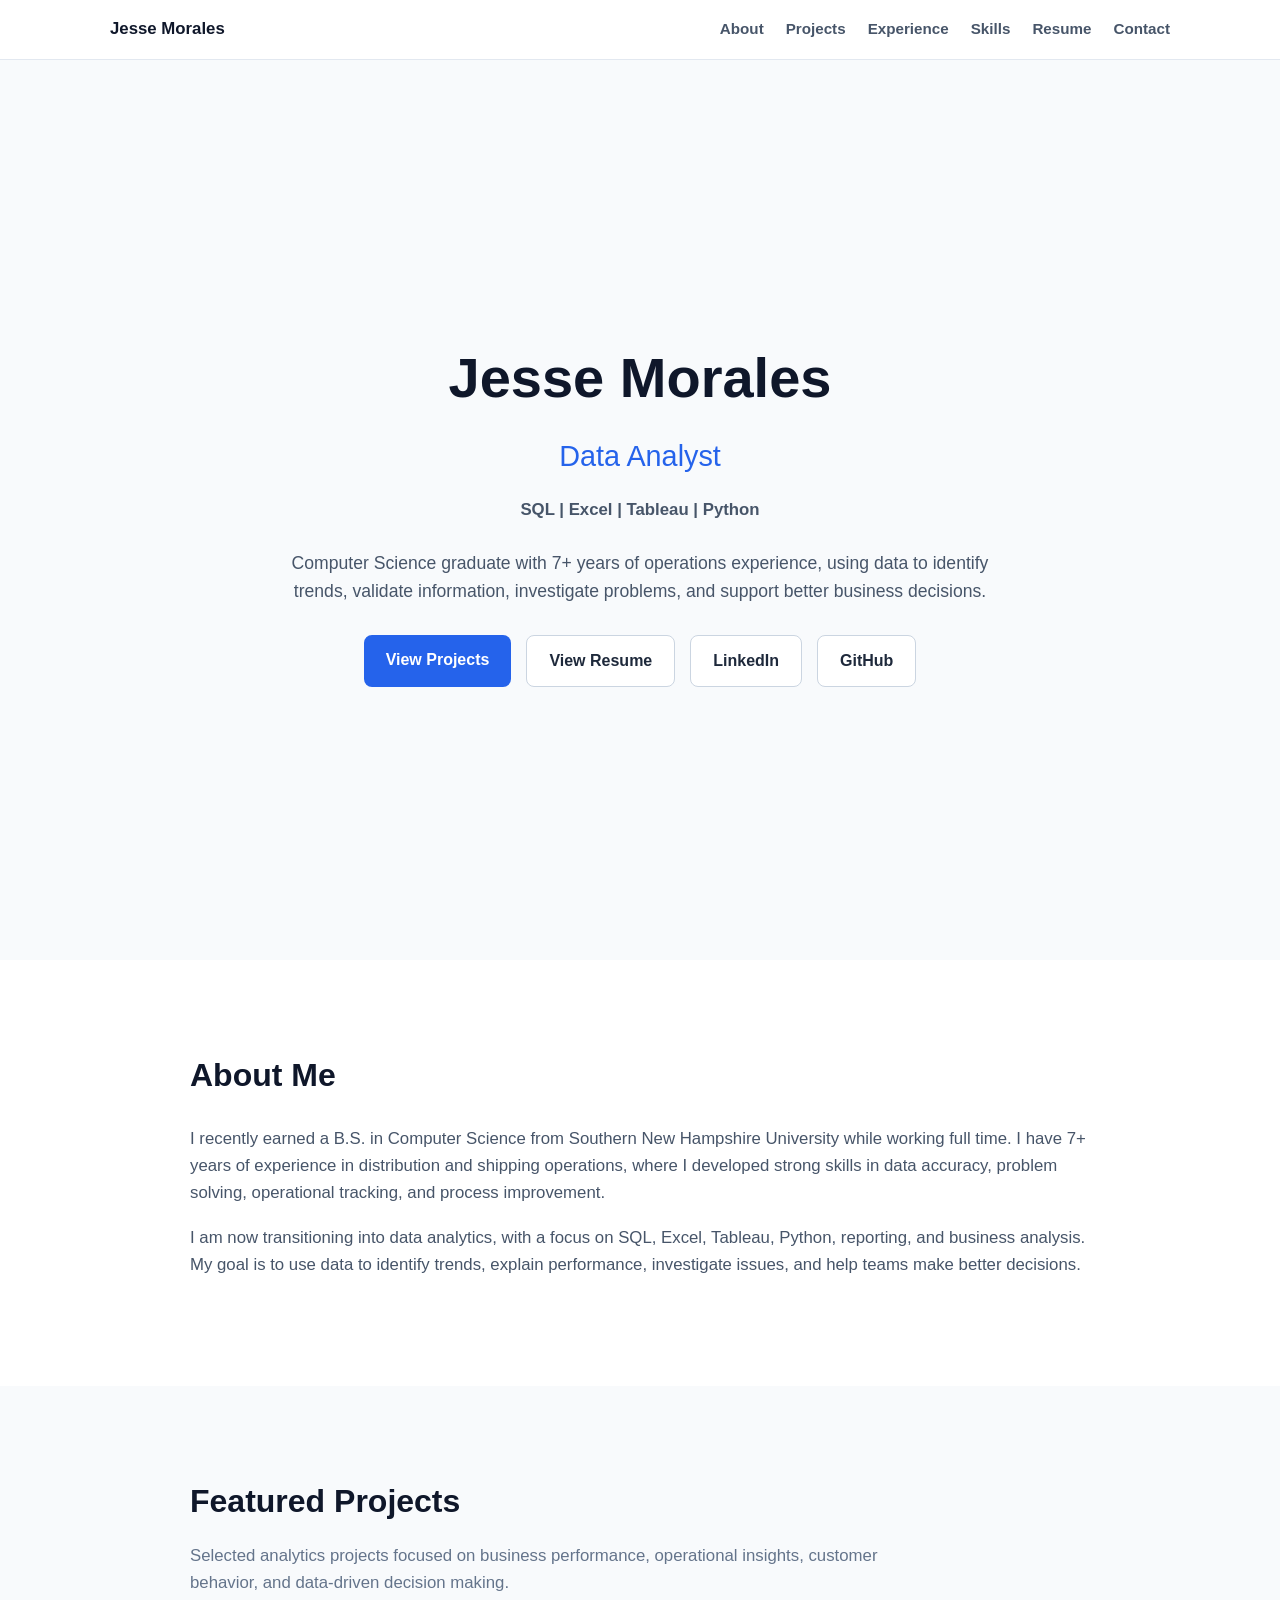
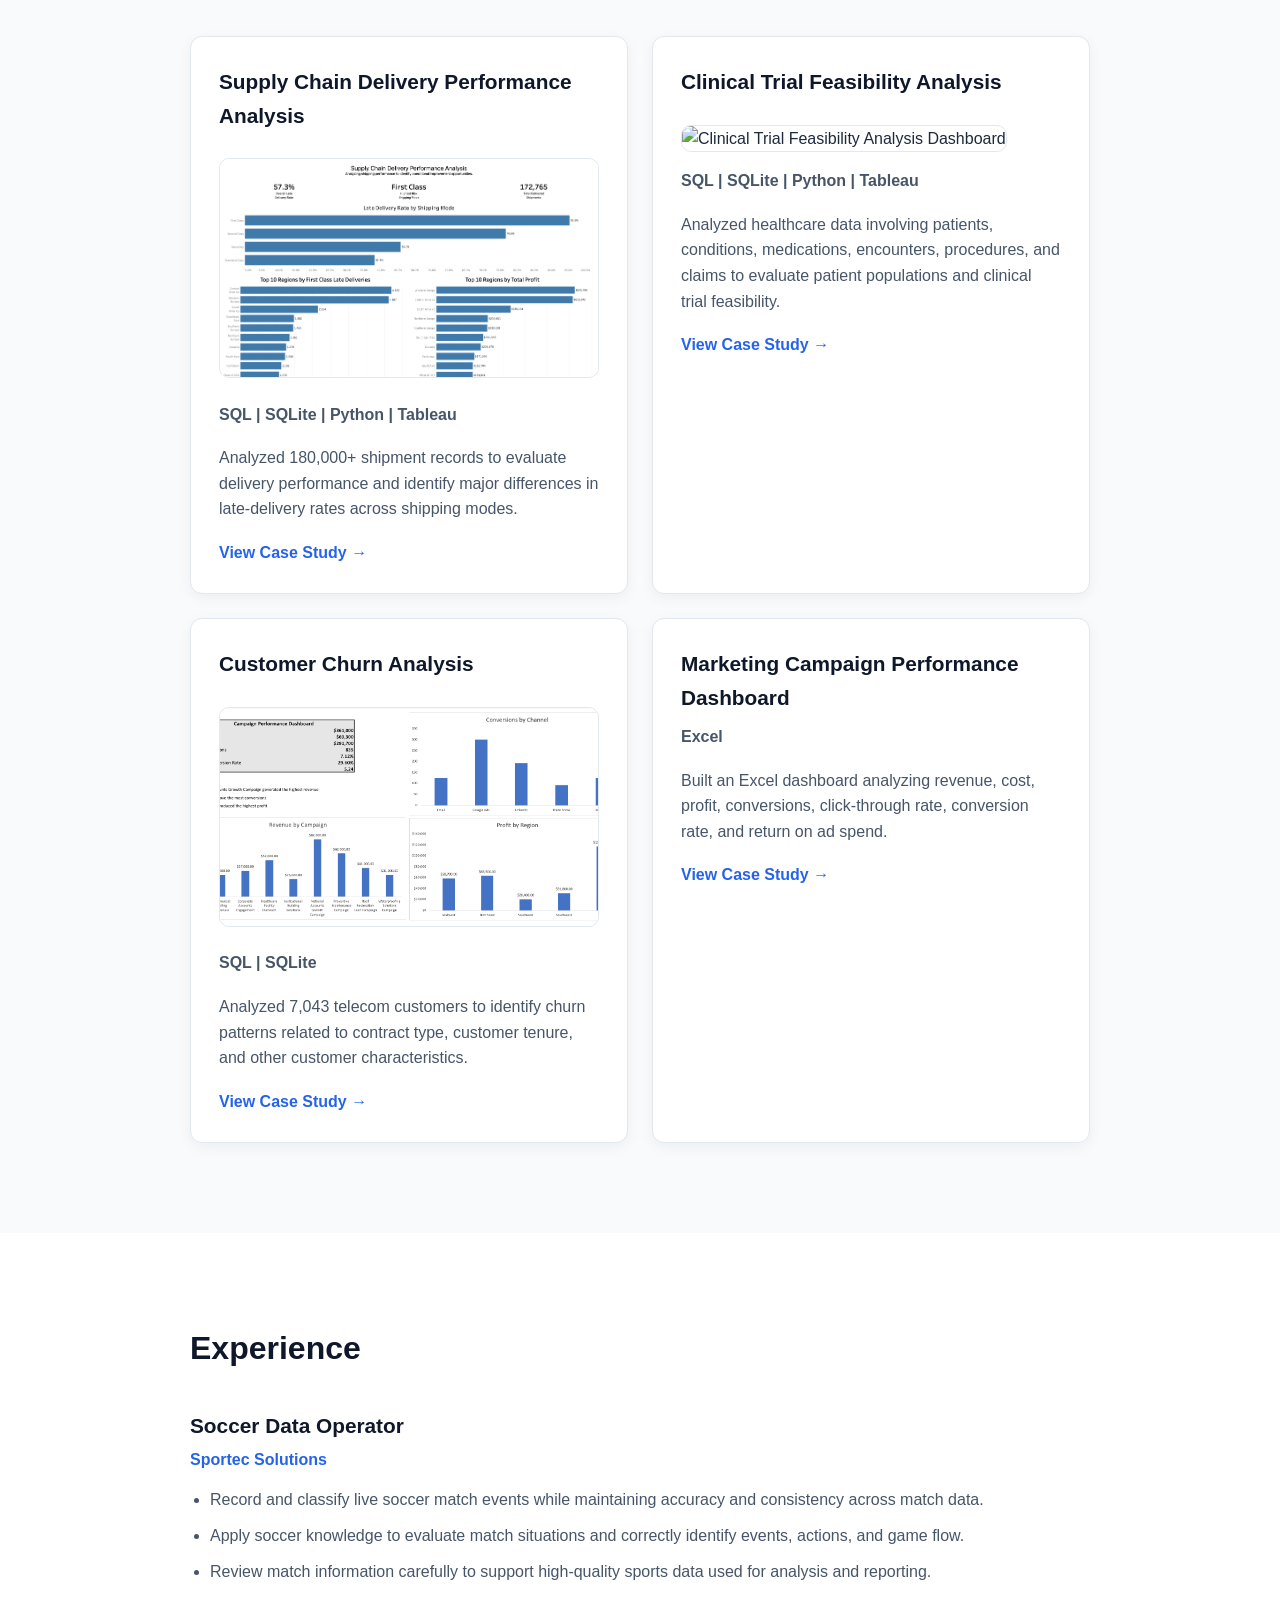
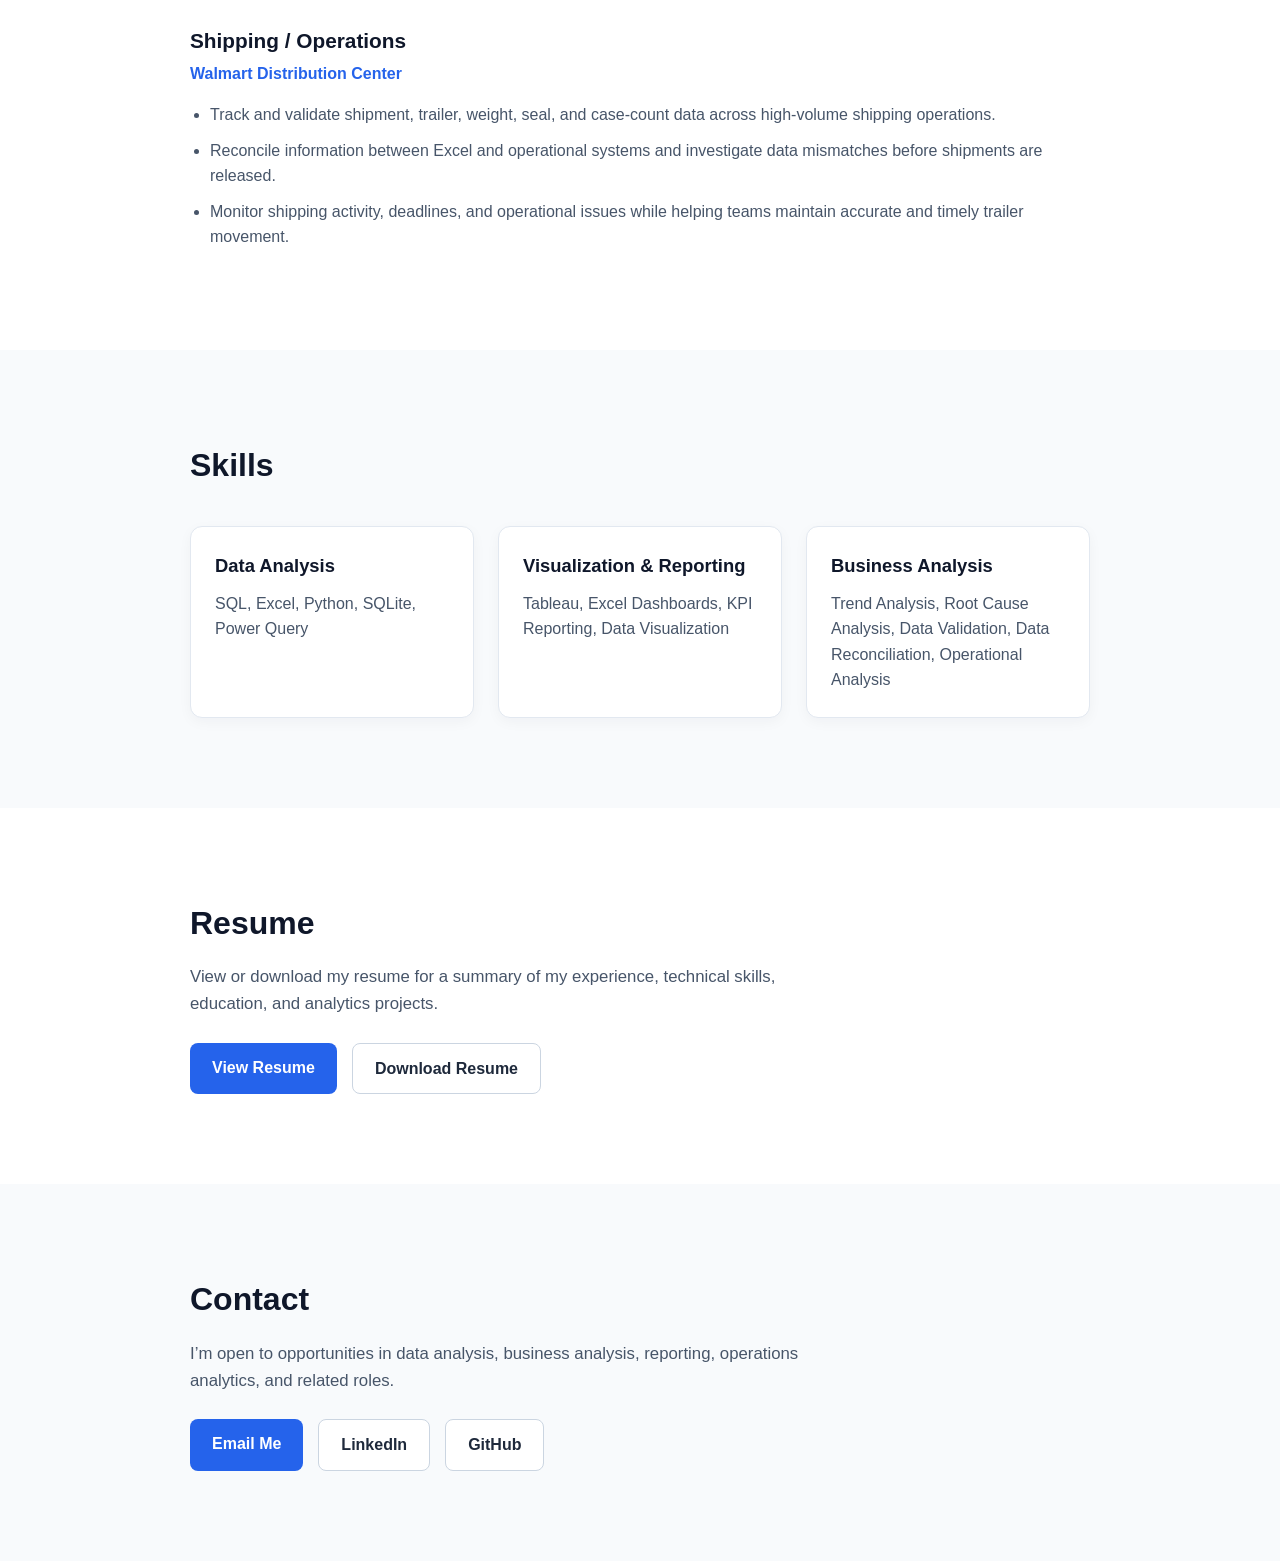
==== index.html @ fde7e2b5 "Update index.html" ====
<!DOCTYPE html>
<html lang="en">
<head>
  <meta charset="UTF-8">
  <meta name="viewport" content="width=device-width, initial-scale=1.0">

  <title>Jesse Morales | Data Analyst</title>

  <link rel="stylesheet" href="style.css">
</head>

<body>

<nav class="navbar">
  <div class="nav-container">

    <a href="#" class="nav-logo">Jesse Morales</a>

    <div class="nav-links">
      <a href="#about">About</a>
      <a href="#projects">Projects</a>
      <a href="#experience">Experience</a>
      <a href="#skills">Skills</a>
      <a href="#resume">Resume</a>
      <a href="#contact">Contact</a>
    </div>

  </div>
</nav>
  
  <section class="hero">
    <div class="hero-content">

      <h1>Jesse Morales</h1>

      <h2>Data Analyst</h2>

      <p class="skills-line">
        SQL | Excel | Tableau | Python
      </p>

      <p class="hero-description">
        Computer Science graduate with 7+ years of operations experience,
        using data to identify trends, validate information, investigate problems,
        and support better business decisions.
      </p>

<div class="hero-buttons">

  <a href="#projects" class="button primary-button">
    View Projects
  </a>

  <a href="#resume" class="button secondary-button">
    View Resume
  </a>

  <a href="https://www.linkedin.com/in/jesse-morales-798381171/"
     target="_blank"
     class="button secondary-button">
    LinkedIn
  </a>

  <a href="https://github.com/jessemorales0216"
     target="_blank"
     class="button secondary-button">
    GitHub
  </a>

</div>

    </div>
  </section>
<section class="about" id="about">
  <div class="section-container">

    <h2>About Me</h2>

    <p>
      I recently earned a B.S. in Computer Science from Southern New Hampshire University
      while working full time. I have 7+ years of experience in distribution and shipping
      operations, where I developed strong skills in data accuracy, problem solving,
      operational tracking, and process improvement.
    </p>

    <p>
      I am now transitioning into data analytics, with a focus on SQL, Excel, Tableau,
      Python, reporting, and business analysis. My goal is to use data to identify trends,
      explain performance, investigate issues, and help teams make better decisions.
    </p>

  </div>
</section>

<section class="projects" id="projects">
  <div class="section-container">

    <h2>Featured Projects</h2>

    <p class="section-intro">
      Selected analytics projects focused on business performance,
      operational insights, customer behavior, and data-driven decision making.
    </p>

    <div class="project-grid">

      <div class="project-card">
        <h3>Supply Chain Delivery Performance Analysis</h3>

<img
  src="supply-chain-dashboard.png"
  alt="Supply Chain Delivery Performance Analysis Dashboard"
  class="project-image">
        
        <p class="project-tools">
          SQL | SQLite | Python | Tableau
        </p>

        <p>
          Analyzed 180,000+ shipment records to evaluate delivery performance
          and identify major differences in late-delivery rates across shipping modes.
        </p>

        <a href="supply-chain.html"
          class="project-link">
          View Case Study →
        </a>
      </div>

      <div class="project-card">
        <h3>Clinical Trial Feasibility Analysis</h3>


                <img
  src="clinical-trial-dashboard.png"
  alt="Clinical Trial Feasibility Analysis Dashboard"
  class="project-image">
        
        <p class="project-tools">
          SQL | SQLite | Python | Tableau
        </p>

        <p>
          Analyzed healthcare data involving patients, conditions, medications,
          encounters, procedures, and claims to evaluate patient populations
          and clinical trial feasibility.
        </p>

        <a href="clinical-trial.html"
         class="project-link">
         View Case Study →
        </a>
      </div>

      <div class="project-card">
        <h3>Customer Churn Analysis</h3>



        <img
  src="marketing-dashboard.png"
  alt="Marketing Campaign Performance Dashboard"
  class="project-image">
        
        <p class="project-tools">
          SQL | SQLite
        </p>

        <p>
          Analyzed 7,043 telecom customers to identify churn patterns related
          to contract type, customer tenure, and other customer characteristics.
        </p>

<a href="customer-churn.html"
   class="project-link">
  View Case Study →
</a>
      </div>

      <div class="project-card">
        <h3>Marketing Campaign Performance Dashboard</h3>

        <p class="project-tools">
          Excel
        </p>

        <p>
          Built an Excel dashboard analyzing revenue, cost, profit, conversions,
          click-through rate, conversion rate, and return on ad spend.
        </p>

<a href="marketing-dashboard.html"
   class="project-link">
  View Case Study →
</a>
      </div>

    </div>

  </div>
</section>

<section class="experience" id="experience">
  <div class="section-container">

    <h2>Experience</h2>

    <div class="experience-item">
      <h3>Soccer Data Operator</h3>
      <p class="experience-company">Sportec Solutions</p>

      <ul>
        <li>
          Record and classify live soccer match events while maintaining accuracy
          and consistency across match data.
        </li>

        <li>
          Apply soccer knowledge to evaluate match situations and correctly identify
          events, actions, and game flow.
        </li>

        <li>
          Review match information carefully to support high-quality sports data
          used for analysis and reporting.
        </li>
      </ul>
    </div>

    <div class="experience-item">
      <h3>Shipping / Operations</h3>
      <p class="experience-company">Walmart Distribution Center</p>

      <ul>
        <li>
          Track and validate shipment, trailer, weight, seal, and case-count data
          across high-volume shipping operations.
        </li>

        <li>
          Reconcile information between Excel and operational systems and investigate
          data mismatches before shipments are released.
        </li>

        <li>
          Monitor shipping activity, deadlines, and operational issues while helping
          teams maintain accurate and timely trailer movement.
        </li>
      </ul>
    </div>

  </div>
</section>

  <section class="skills" id="skills">
  <div class="section-container">

    <h2>Skills</h2>

    <div class="skills-grid">

      <div class="skills-card">
        <h3>Data Analysis</h3>
        <p>SQL, Excel, Python, SQLite, Power Query</p>
      </div>

      <div class="skills-card">
        <h3>Visualization & Reporting</h3>
        <p>Tableau, Excel Dashboards, KPI Reporting, Data Visualization</p>
      </div>

      <div class="skills-card">
        <h3>Business Analysis</h3>
        <p>Trend Analysis, Root Cause Analysis, Data Validation, Data Reconciliation, Operational Analysis</p>
      </div>

    </div>

  </div>
</section>

<section class="resume" id="resume">
  <div class="section-container">

    <h2>Resume</h2>

    <p>
      View or download my resume for a summary of my experience,
      technical skills, education, and analytics projects.
    </p>

<div class="resume-buttons">

  <a href="JMVResume.pdf"
     target="_blank"
     class="button primary-button">
    View Resume
  </a>

  <a href="JMVResume.pdf"
     download
     class="button secondary-button">
    Download Resume
  </a>

</div>

  </div>
</section>

<section class="contact" id="contact">
  <div class="section-container">

    <h2>Contact</h2>

    <p>
      I’m open to opportunities in data analysis, business analysis,
      reporting, operations analytics, and related roles.
    </p>

    <div class="contact-links">

      <a href="mailto:jessemorales0216@gmail.com" class="button primary-button">
        Email Me
      </a>

      <a href="https://www.linkedin.com/in/jesse-morales-798381171/"
         target="_blank"
         class="button secondary-button">
        LinkedIn
      </a>

      <a href="https://github.com/jessemorales0216"
         target="_blank"
         class="button secondary-button">
        GitHub
      </a>

    </div>

  </div>
</section>
  
</body>
</html>
---- style.css ----
* {
  margin: 0;
  padding: 0;
  box-sizing: border-box;
}

body {
  font-family: Arial, sans-serif;
  background-color: #f8fafc;
  color: #1e293b;
  line-height: 1.6;
}

.hero {
  min-height: 100vh;
  display: flex;
  align-items: center;
  justify-content: center;
  padding: 40px 20px;
}

.hero-content {
  max-width: 850px;
  text-align: center;
}

.hero h1 {
  font-size: 3.5rem;
  margin-bottom: 10px;
  color: #0f172a;
}

.hero h2 {
  font-size: 1.8rem;
  margin-bottom: 18px;
  font-weight: 500;
  color: #2563eb;
}

.skills-line {
  font-size: 1.05rem;
  font-weight: 600;
  margin-bottom: 25px;
  color: #475569;
}

.hero-description {
  max-width: 700px;
  margin: 0 auto 30px;
  font-size: 1.1rem;
  color: #475569;
}

.hero-buttons {
  display: flex;
  justify-content: center;
  gap: 15px;
  flex-wrap: wrap;
}

.button {
  display: inline-block;
  padding: 12px 22px;
  border-radius: 8px;
  text-decoration: none;
  font-weight: 600;
  transition: 0.2s ease;
}

.primary-button {
  background-color: #2563eb;
  color: white;
}

.primary-button:hover {
  background-color: #1d4ed8;
}

.secondary-button {
  border: 1px solid #cbd5e1;
  color: #1e293b;
  background-color: white;
}

.secondary-button:hover {
  background-color: #f1f5f9;
}

@media (max-width: 600px) {
  .hero h1 {
    font-size: 2.5rem;
  }

  .hero h2 {
    font-size: 1.4rem;
  }

  .hero-description {
    font-size: 1rem;
  }
}
.about {
  background-color: #ffffff;
  padding: 90px 20px;
}

.section-container {
  max-width: 900px;
  margin: 0 auto;
}

.about h2 {
  font-size: 2rem;
  margin-bottom: 25px;
  color: #0f172a;
}

.about p {
  font-size: 1.05rem;
  color: #475569;
  margin-bottom: 18px;
}

.projects {
  background-color: #f8fafc;
  padding: 90px 20px;
}

.projects h2 {
  font-size: 2rem;
  margin-bottom: 15px;
  color: #0f172a;
}

.section-intro {
  max-width: 700px;
  color: #64748b;
  margin-bottom: 40px;
  font-size: 1.05rem;
}

.project-grid {
  display: grid;
  grid-template-columns: repeat(2, 1fr);
  gap: 24px;
}

.project-card {
  background-color: #ffffff;
  border: 1px solid #e2e8f0;
  border-radius: 12px;
  padding: 28px;
  box-shadow: 0 4px 14px rgba(15, 23, 42, 0.05);
}

.project-card h3 {
  font-size: 1.3rem;
  color: #0f172a;
  margin-bottom: 10px;
}

.project-tools {
  color: #2563eb;
  font-weight: 600;
  margin-bottom: 16px;
}

.project-card p {
  color: #475569;
  margin-bottom: 18px;
}

.project-link {
  color: #2563eb;
  text-decoration: none;
  font-weight: 600;
}

.project-link:hover {
  text-decoration: underline;
}

@media (max-width: 750px) {
  .project-grid {
    grid-template-columns: 1fr;
  }
}
.experience {
  background-color: #ffffff;
  padding: 90px 20px;
}

.experience h2 {
  font-size: 2rem;
  margin-bottom: 35px;
  color: #0f172a;
}

.experience-item {
  margin-bottom: 40px;
}

.experience-item:last-child {
  margin-bottom: 0;
}

.experience-item h3 {
  font-size: 1.3rem;
  color: #0f172a;
  margin-bottom: 4px;
}

.experience-company {
  color: #2563eb;
  font-weight: 600;
  margin-bottom: 15px;
}

.experience-item ul {
  padding-left: 20px;
}

.experience-item li {
  color: #475569;
  margin-bottom: 10px;
}

.skills {
  background-color: #f8fafc;
  padding: 90px 20px;
}

.skills h2 {
  font-size: 2rem;
  margin-bottom: 35px;
  color: #0f172a;
}

.skills-grid {
  display: grid;
  grid-template-columns: repeat(3, 1fr);
  gap: 24px;
}

.skills-card {
  background-color: #ffffff;
  border: 1px solid #e2e8f0;
  border-radius: 12px;
  padding: 24px;
  box-shadow: 0 4px 14px rgba(15, 23, 42, 0.04);
}

.skills-card h3 {
  font-size: 1.15rem;
  color: #0f172a;
  margin-bottom: 10px;
}

.skills-card p {
  color: #475569;
}
.resume {
  background-color: #ffffff;
  padding: 90px 20px;
}

.resume h2 {
  font-size: 2rem;
  margin-bottom: 15px;
  color: #0f172a;
}

.resume p {
  max-width: 650px;
  color: #475569;
  margin-bottom: 25px;
  font-size: 1.05rem;
}

.resume-buttons {
  display: flex;
  gap: 15px;
  flex-wrap: wrap;
}

.contact {
  background-color: #f8fafc;
  padding: 90px 20px;
}

.contact h2 {
  font-size: 2rem;
  margin-bottom: 15px;
  color: #0f172a;
}

.contact p {
  max-width: 650px;
  color: #475569;
  margin-bottom: 25px;
  font-size: 1.05rem;
}

.contact-links {
  display: flex;
  gap: 15px;
  flex-wrap: wrap;
}

.navbar {
  position: sticky;
  top: 0;
  z-index: 1000;
  background-color: rgba(255, 255, 255, 0.96);
  border-bottom: 1px solid #e2e8f0;
}

.nav-container {
  max-width: 1100px;
  margin: 0 auto;
  padding: 16px 20px;
  display: flex;
  justify-content: space-between;
  align-items: center;
}

.nav-logo {
  text-decoration: none;
  font-weight: 700;
  color: #0f172a;
  font-size: 1.05rem;
}

.nav-links {
  display: flex;
  gap: 22px;
}

.nav-links a {
  text-decoration: none;
  color: #475569;
  font-weight: 600;
  font-size: 0.95rem;
}

.nav-links a:hover {
  color: #2563eb;
}

html {
  scroll-behavior: smooth;
}

@media (max-width: 750px) {
  .nav-container {
    flex-direction: column;
    gap: 10px;
  }

  .nav-links {
    gap: 12px;
    flex-wrap: wrap;
    justify-content: center;
  }
}
.case-study {
  background-color: #ffffff;
  padding: 70px 20px 100px;
}

.back-link {
  display: inline-block;
  margin-bottom: 30px;
  color: #2563eb;
  text-decoration: none;
  font-weight: 600;
}

.back-link:hover {
  text-decoration: underline;
}

.case-study h1 {
  font-size: 2.6rem;
  line-height: 1.2;
  color: #0f172a;
  margin-bottom: 12px;
}

.case-study-tools {
  color: #2563eb;
  font-weight: 600;
  margin-bottom: 20px;
}

.case-study-summary {
  max-width: 760px;
  font-size: 1.1rem;
  color: #475569;
  margin-bottom: 50px;
}

.case-section {
  max-width: 800px;
  margin-bottom: 45px;
}

.case-section h2 {
  font-size: 1.6rem;
  color: #0f172a;
  margin-bottom: 15px;
}

.case-section p,
.case-section li {
  color: #475569;
  font-size: 1.05rem;
}

.case-section ul {
  padding-left: 22px;
}

.case-section li {
  margin-bottom: 10px;
}

.case-buttons {
  margin-top: 22px;
}

@media (max-width: 600px) {
  .case-study h1 {
    font-size: 2rem;
  }

  .case-study {
    padding-top: 50px;
  }
}

.dashboard-image {
  width: 100%;
  max-width: 1000px;
  margin-top: 25px;
  border-radius: 12px;
  border: 1px solid #e2e8f0;
  box-shadow: 0 6px 18px rgba(15, 23, 42, 0.08);
  display: block;
}


.project-image {
  width: 100%;
  height: 220px;
  object-fit: cover;
  object-position: top;
  border-radius: 10px;
  margin: 16px 0;
  border: 1px solid #e2e8f0;
}
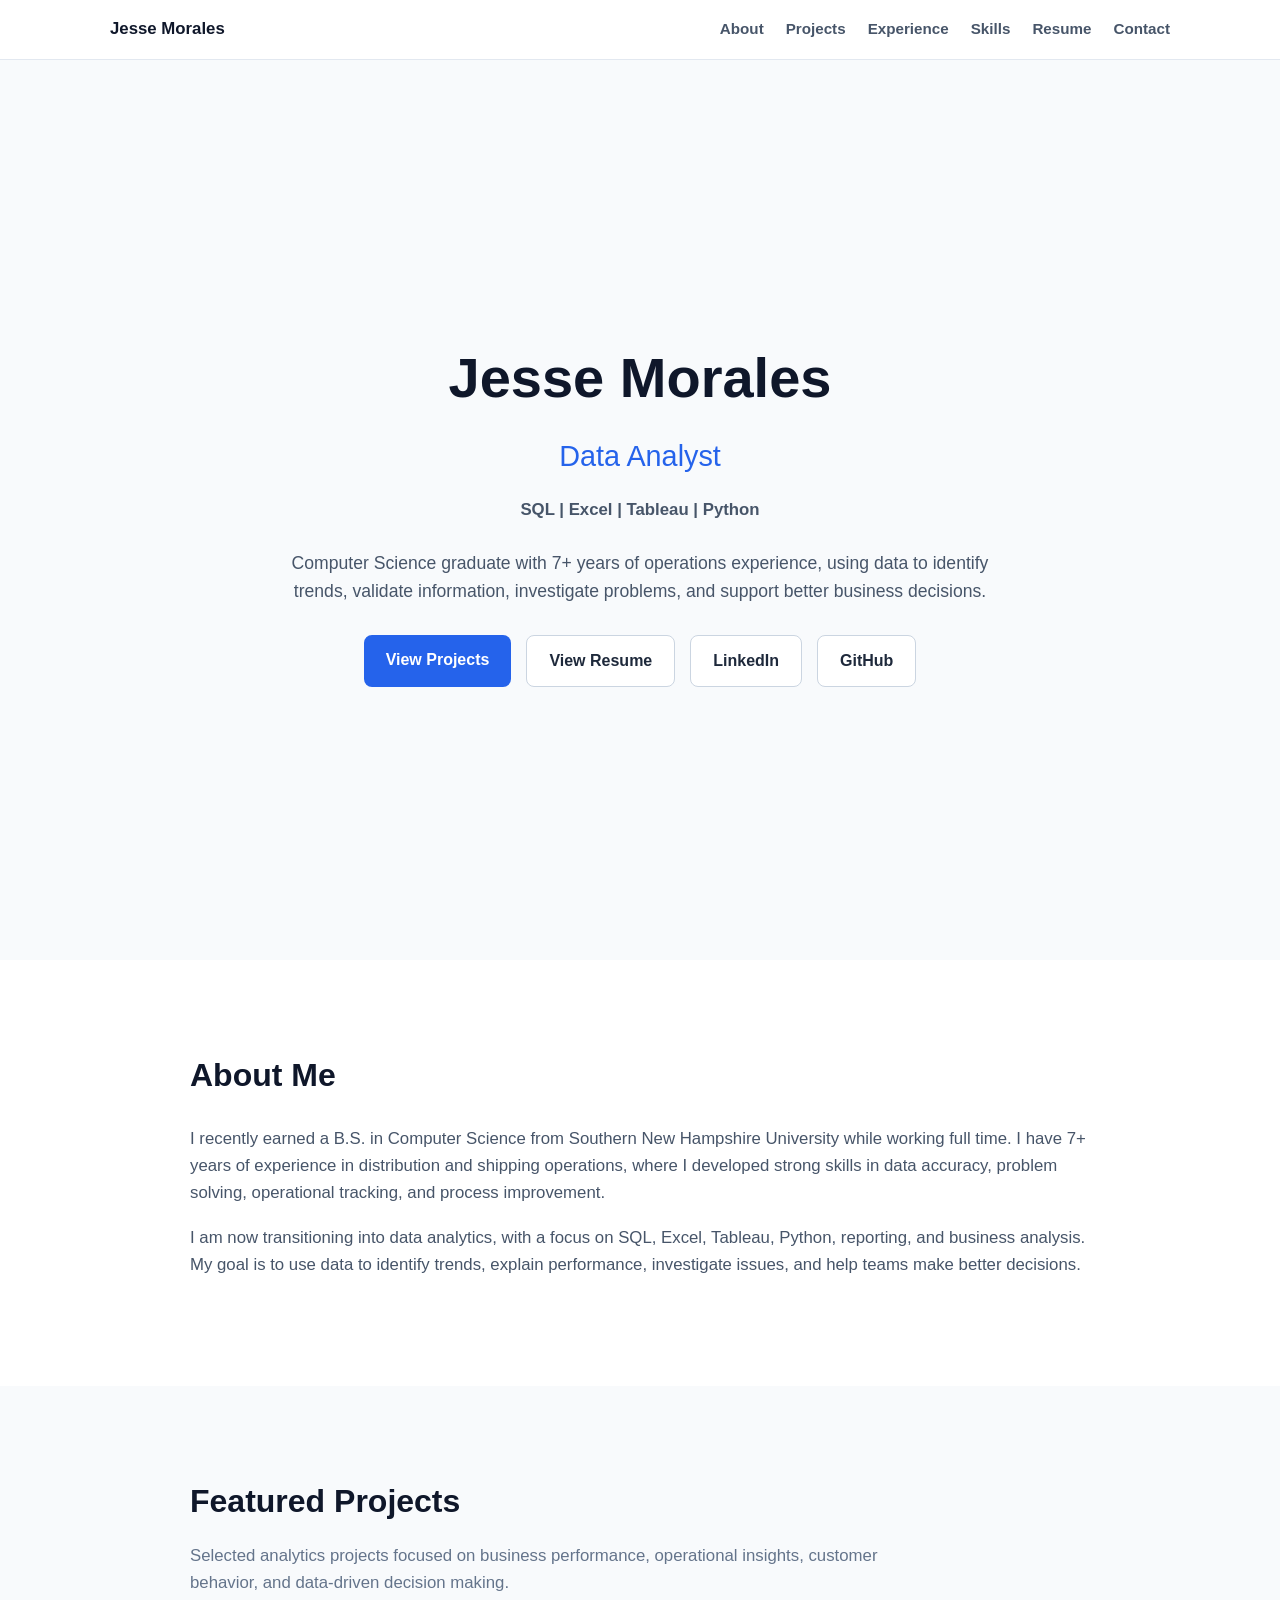
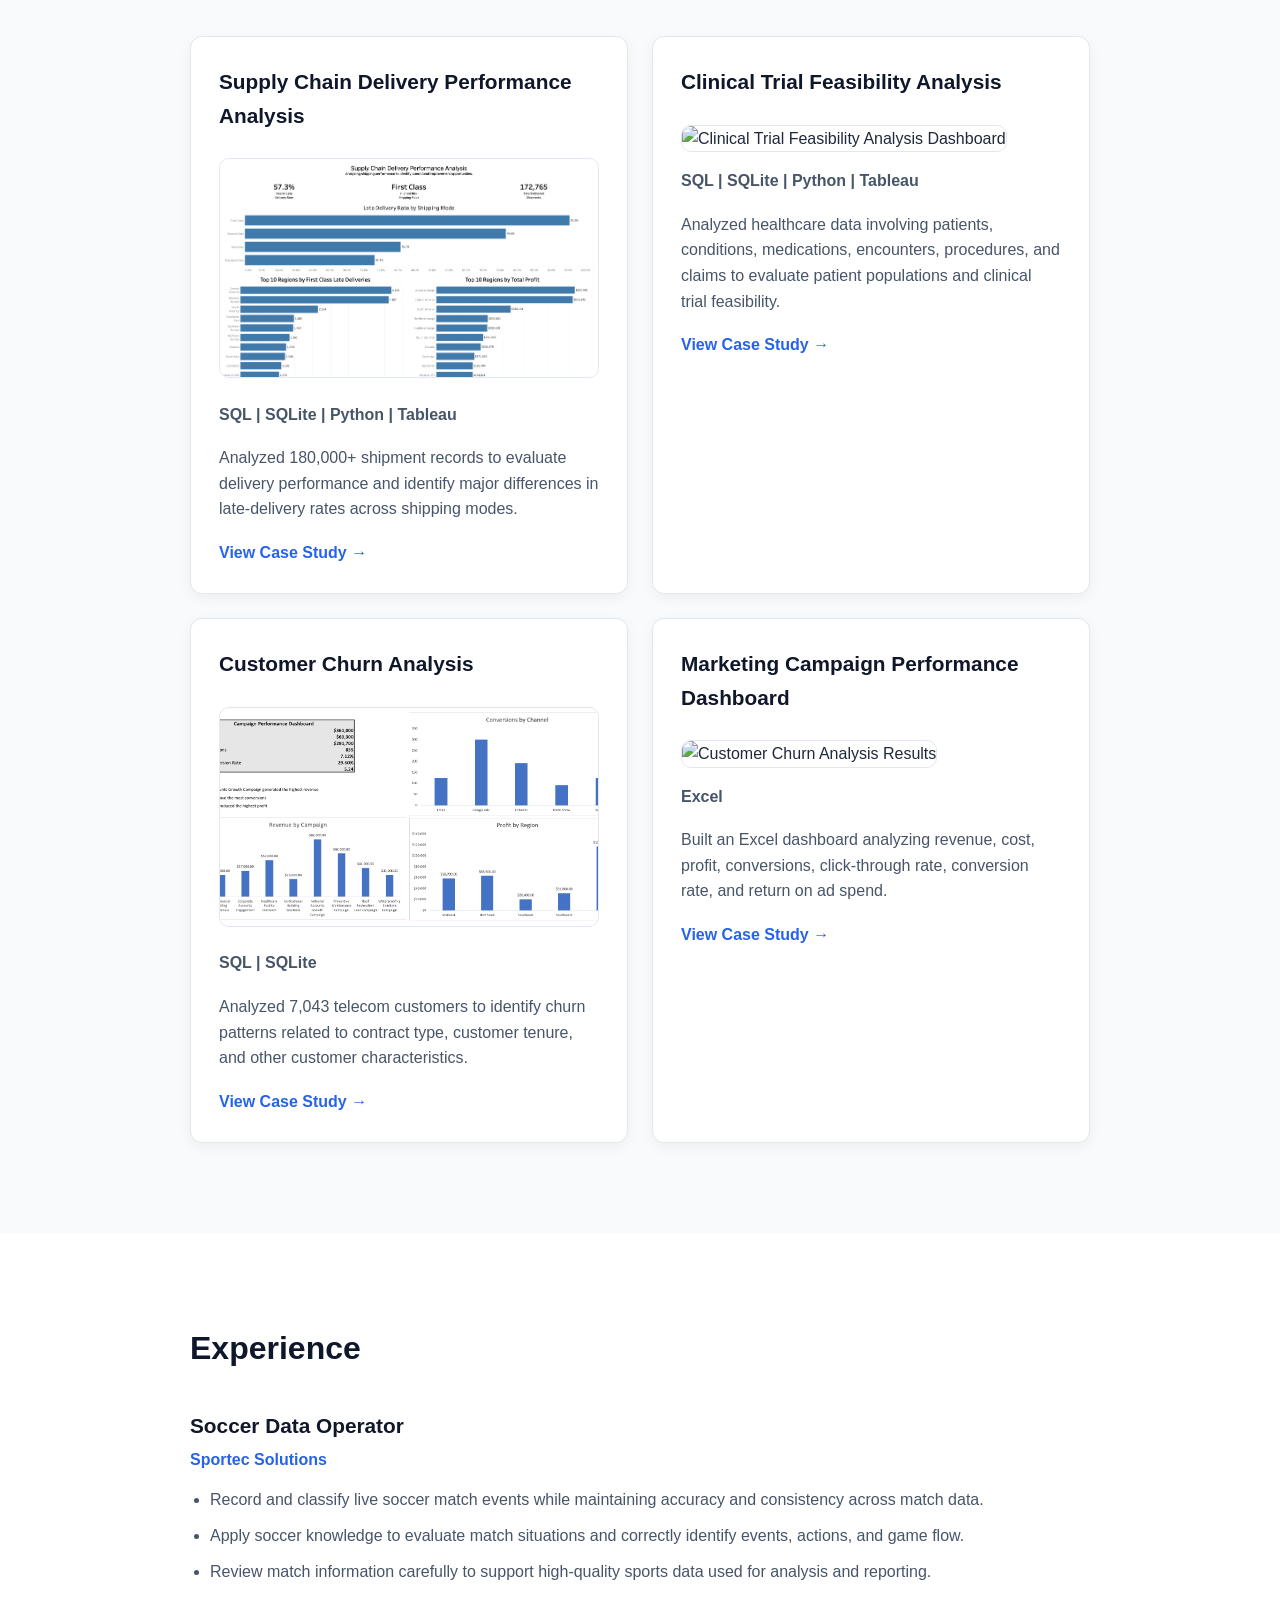
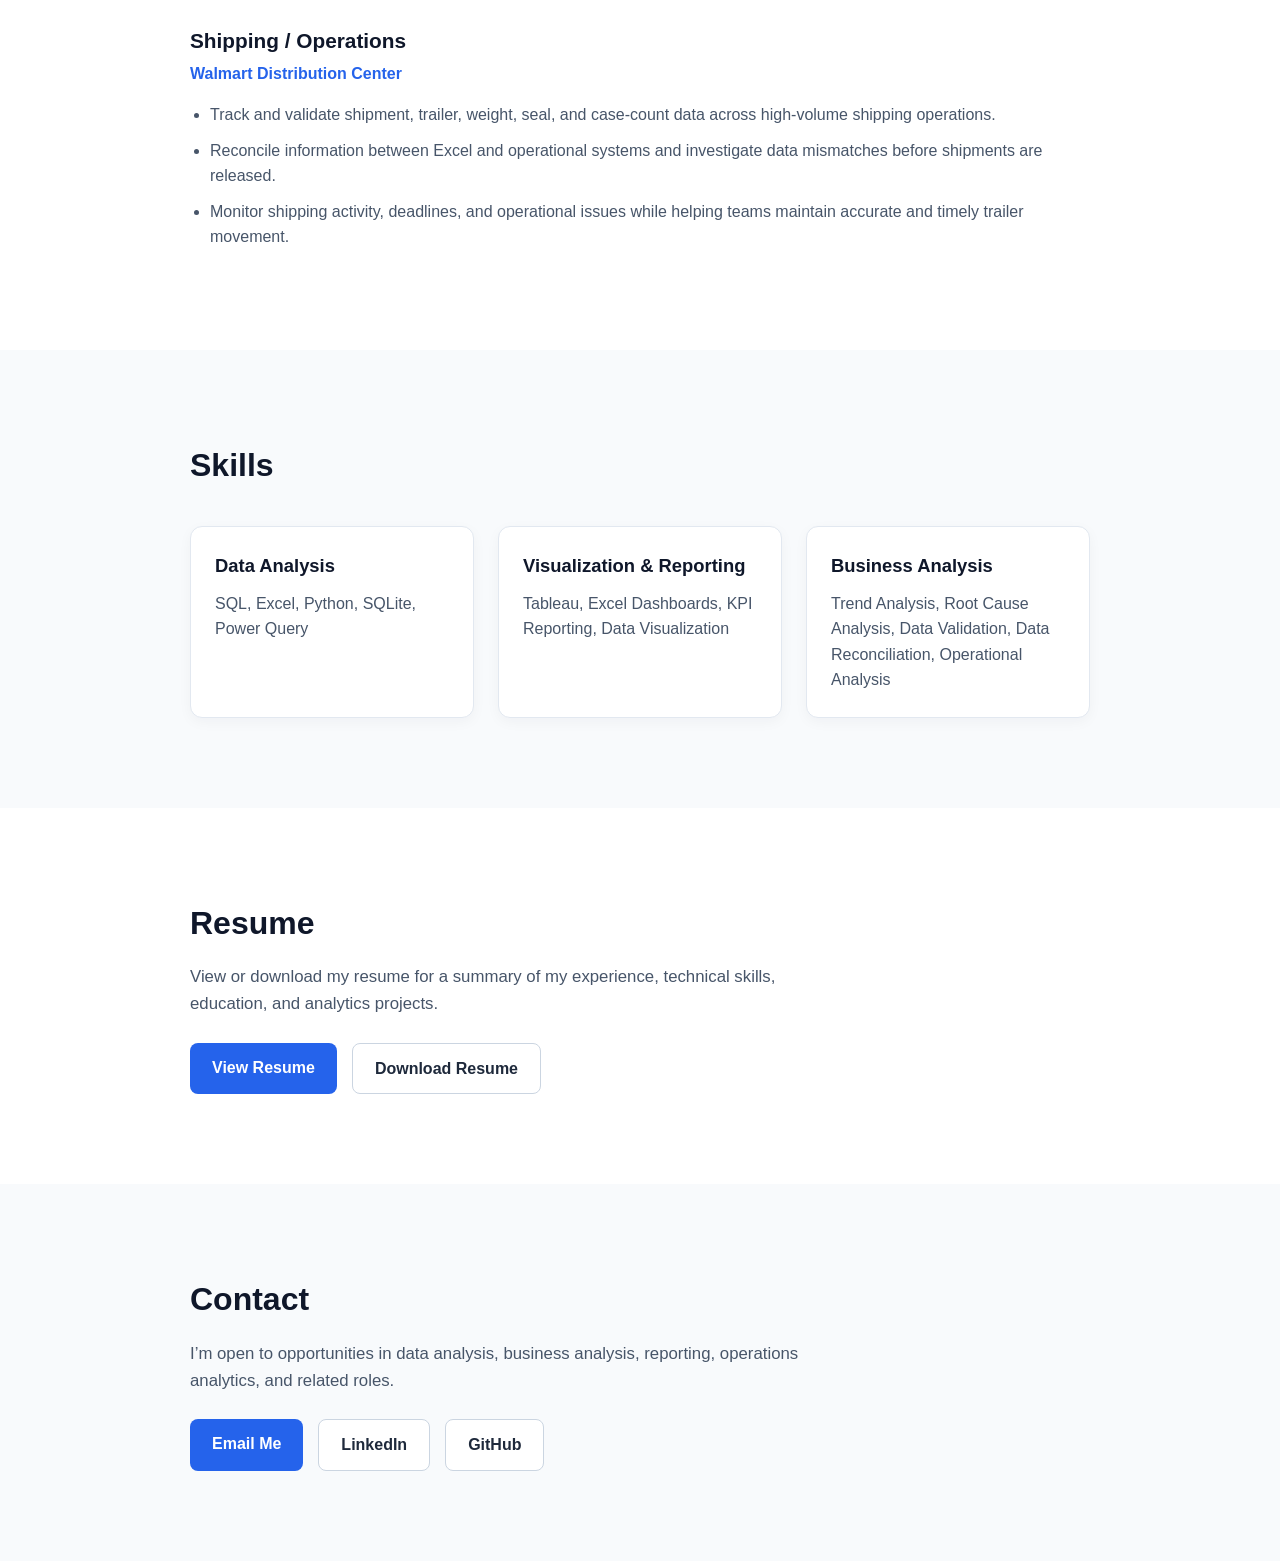
==== commit e73d301e: "Update index.html" ====
--- a/index.html
+++ b/index.html
@@ -180,6 +180,13 @@
       <div class="project-card">
         <h3>Marketing Campaign Performance Dashboard</h3>
 
+
+
+        <img
+  src="customer-churn.png"
+  alt="Customer Churn Analysis Results"
+  class="project-image">
+        
         <p class="project-tools">
           Excel
         </p>
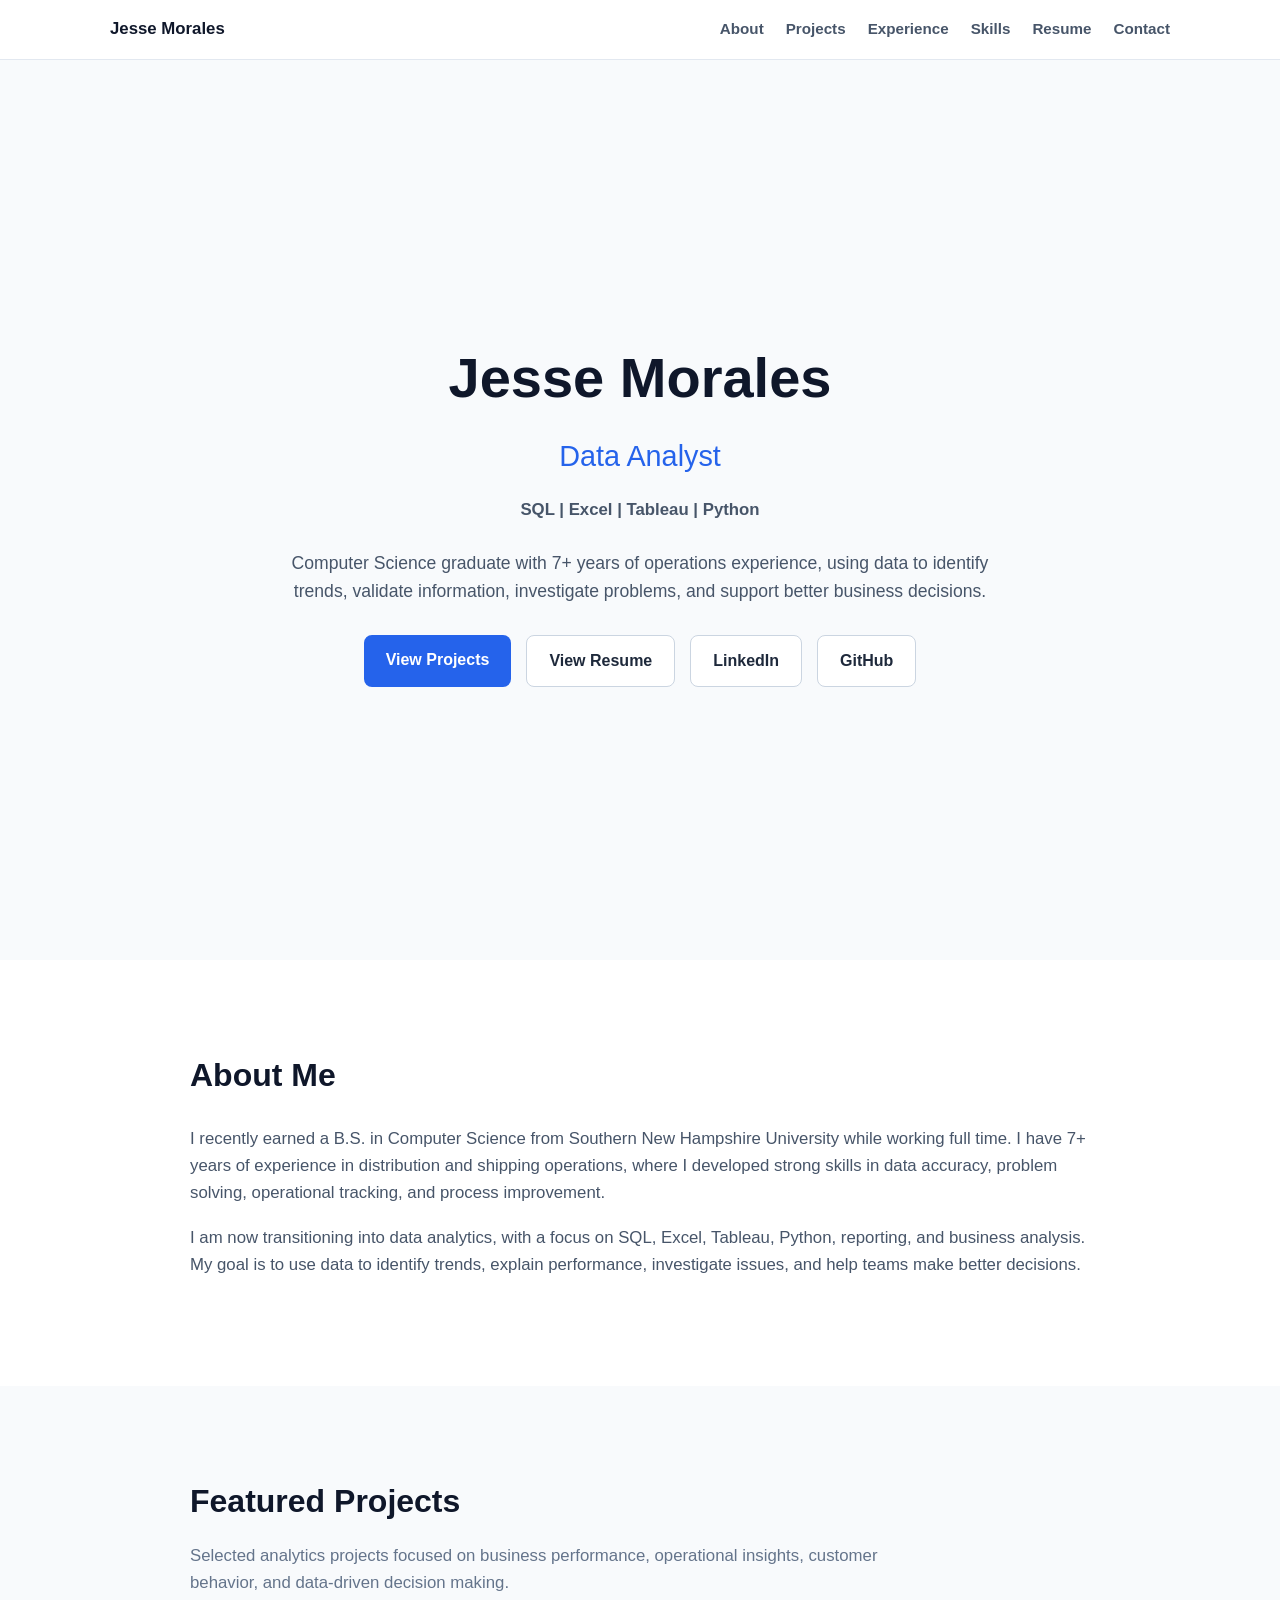
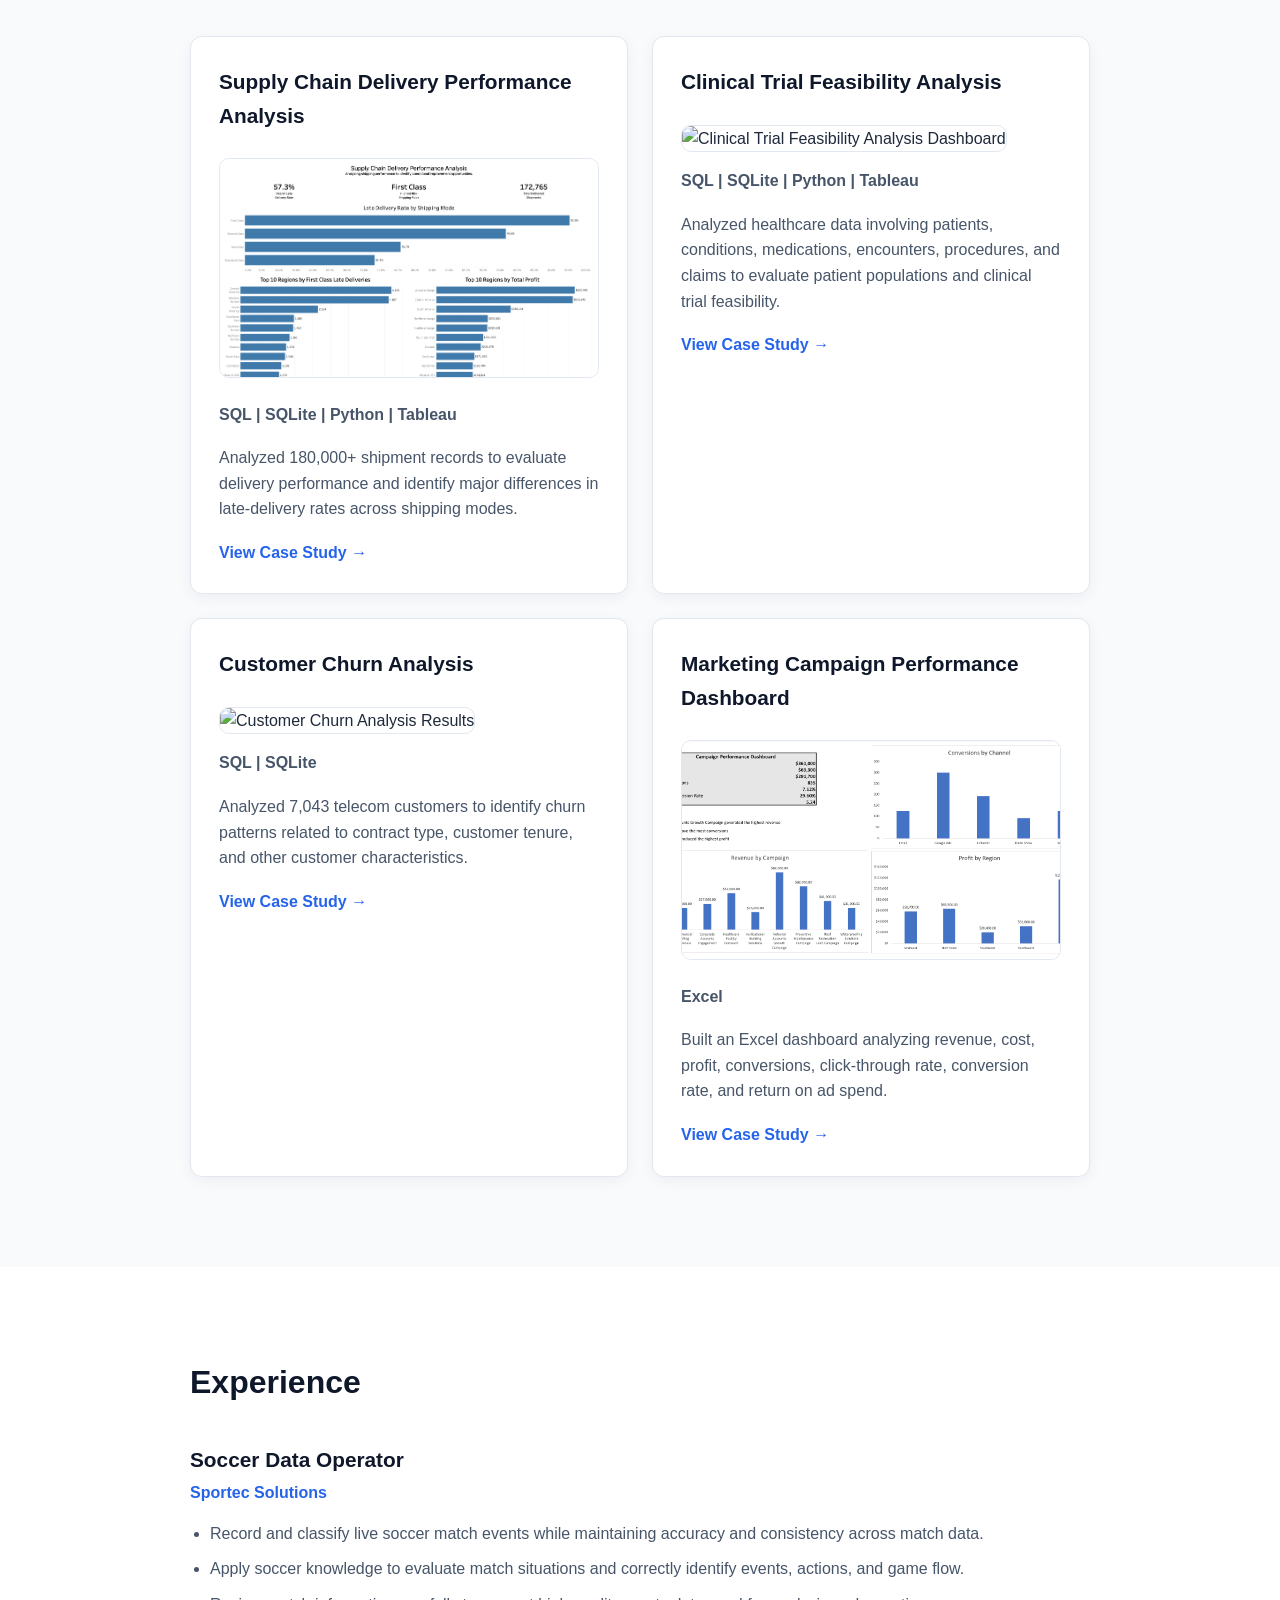
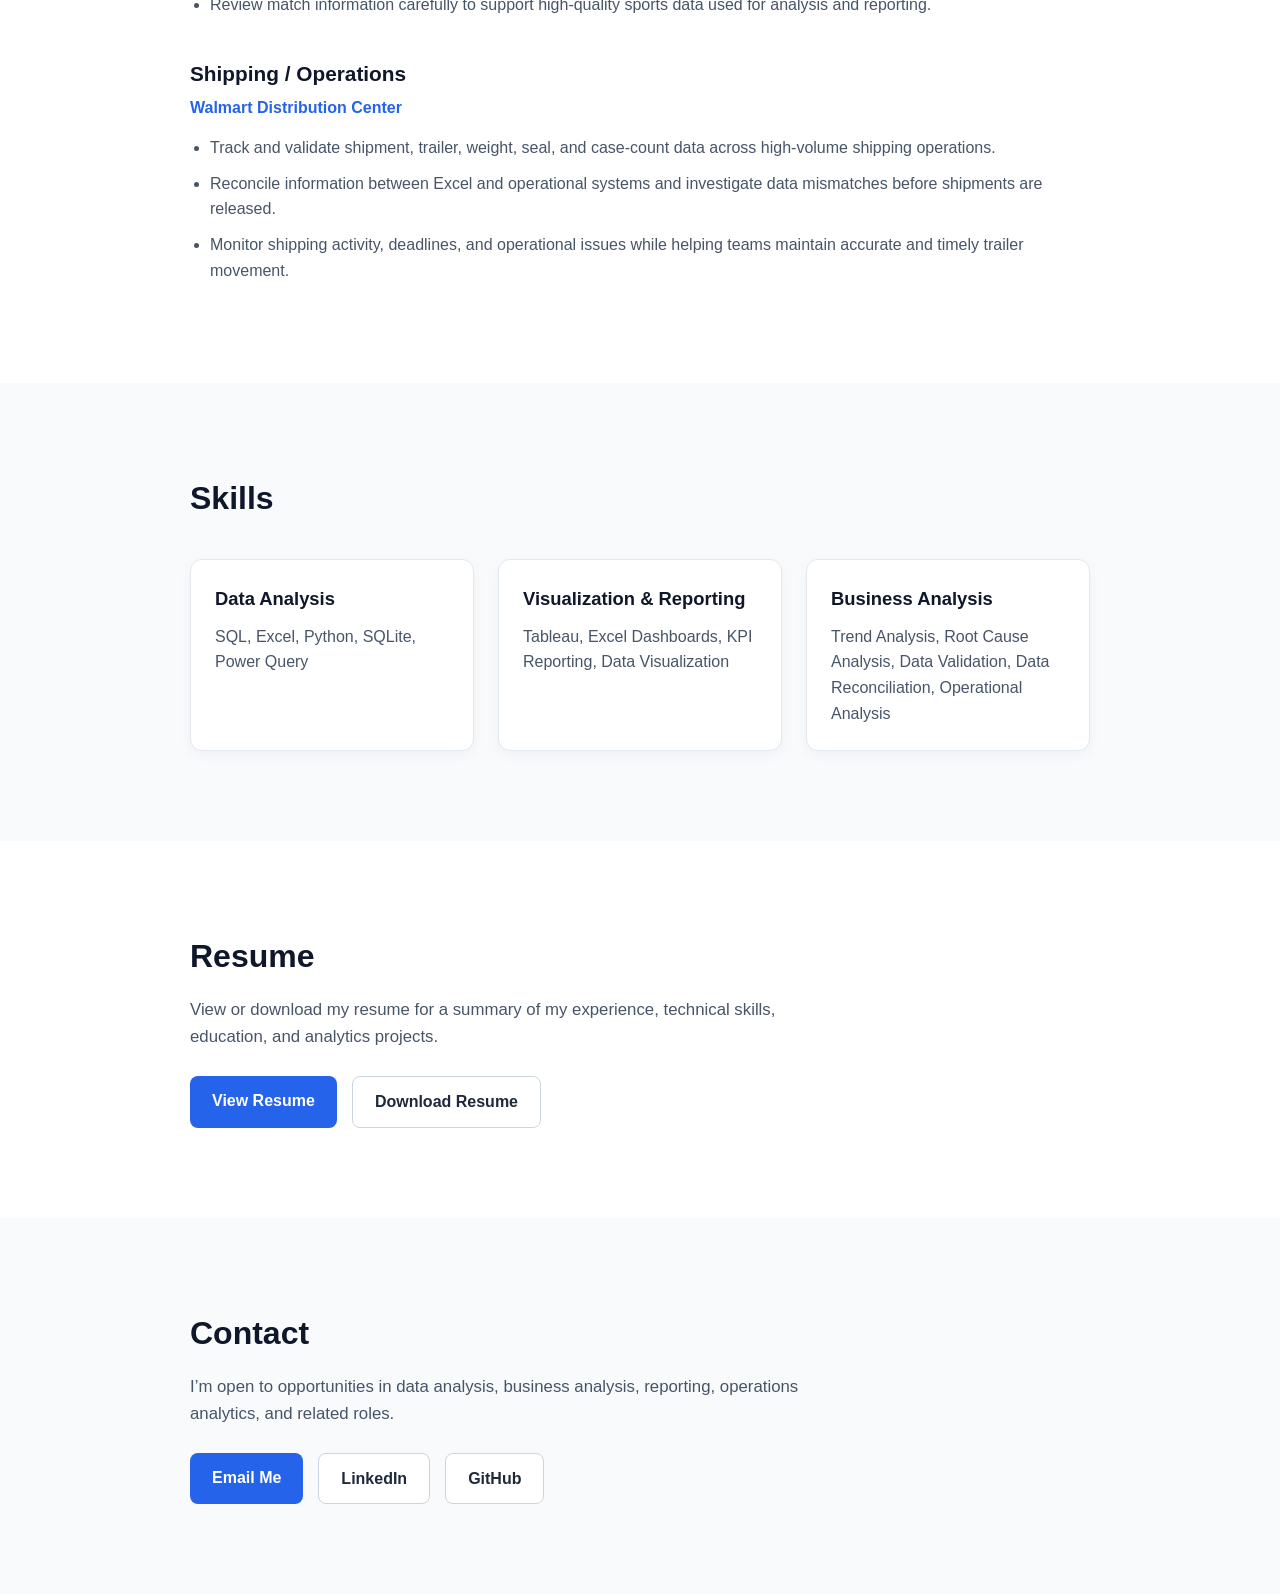
==== commit 867fbc03: "Update index.html" ====
--- a/index.html
+++ b/index.html
@@ -155,39 +155,36 @@
       <div class="project-card">
         <h3>Customer Churn Analysis</h3>
 
-
-
-        <img
-  src="marketing-dashboard.png"
-  alt="Marketing Campaign Performance Dashboard"
-  class="project-image">
-        
-        <p class="project-tools">
-          SQL | SQLite
-        </p>
-
-        <p>
-          Analyzed 7,043 telecom customers to identify churn patterns related
-          to contract type, customer tenure, and other customer characteristics.
-        </p>
-
-<a href="customer-churn.html"
-   class="project-link">
-  View Case Study →
-</a>
-      </div>
-
-      <div class="project-card">
-        <h3>Marketing Campaign Performance Dashboard</h3>
-
-
-
         <img
   src="customer-churn.png"
   alt="Customer Churn Analysis Results"
   class="project-image">
         
         <p class="project-tools">
+          SQL | SQLite
+        </p>
+
+        <p>
+          Analyzed 7,043 telecom customers to identify churn patterns related
+          to contract type, customer tenure, and other customer characteristics.
+        </p>
+
+<a href="customer-churn.html"
+   class="project-link">
+  View Case Study →
+</a>
+      </div>
+
+      <div class="project-card">
+        <h3>Marketing Campaign Performance Dashboard</h3>
+
+        <img
+  src="marketing-dashboard.png"
+  alt="Marketing Campaign Performance Dashboard"
+  class="project-image">
+
+        
+        <p class="project-tools">
           Excel
         </p>
 
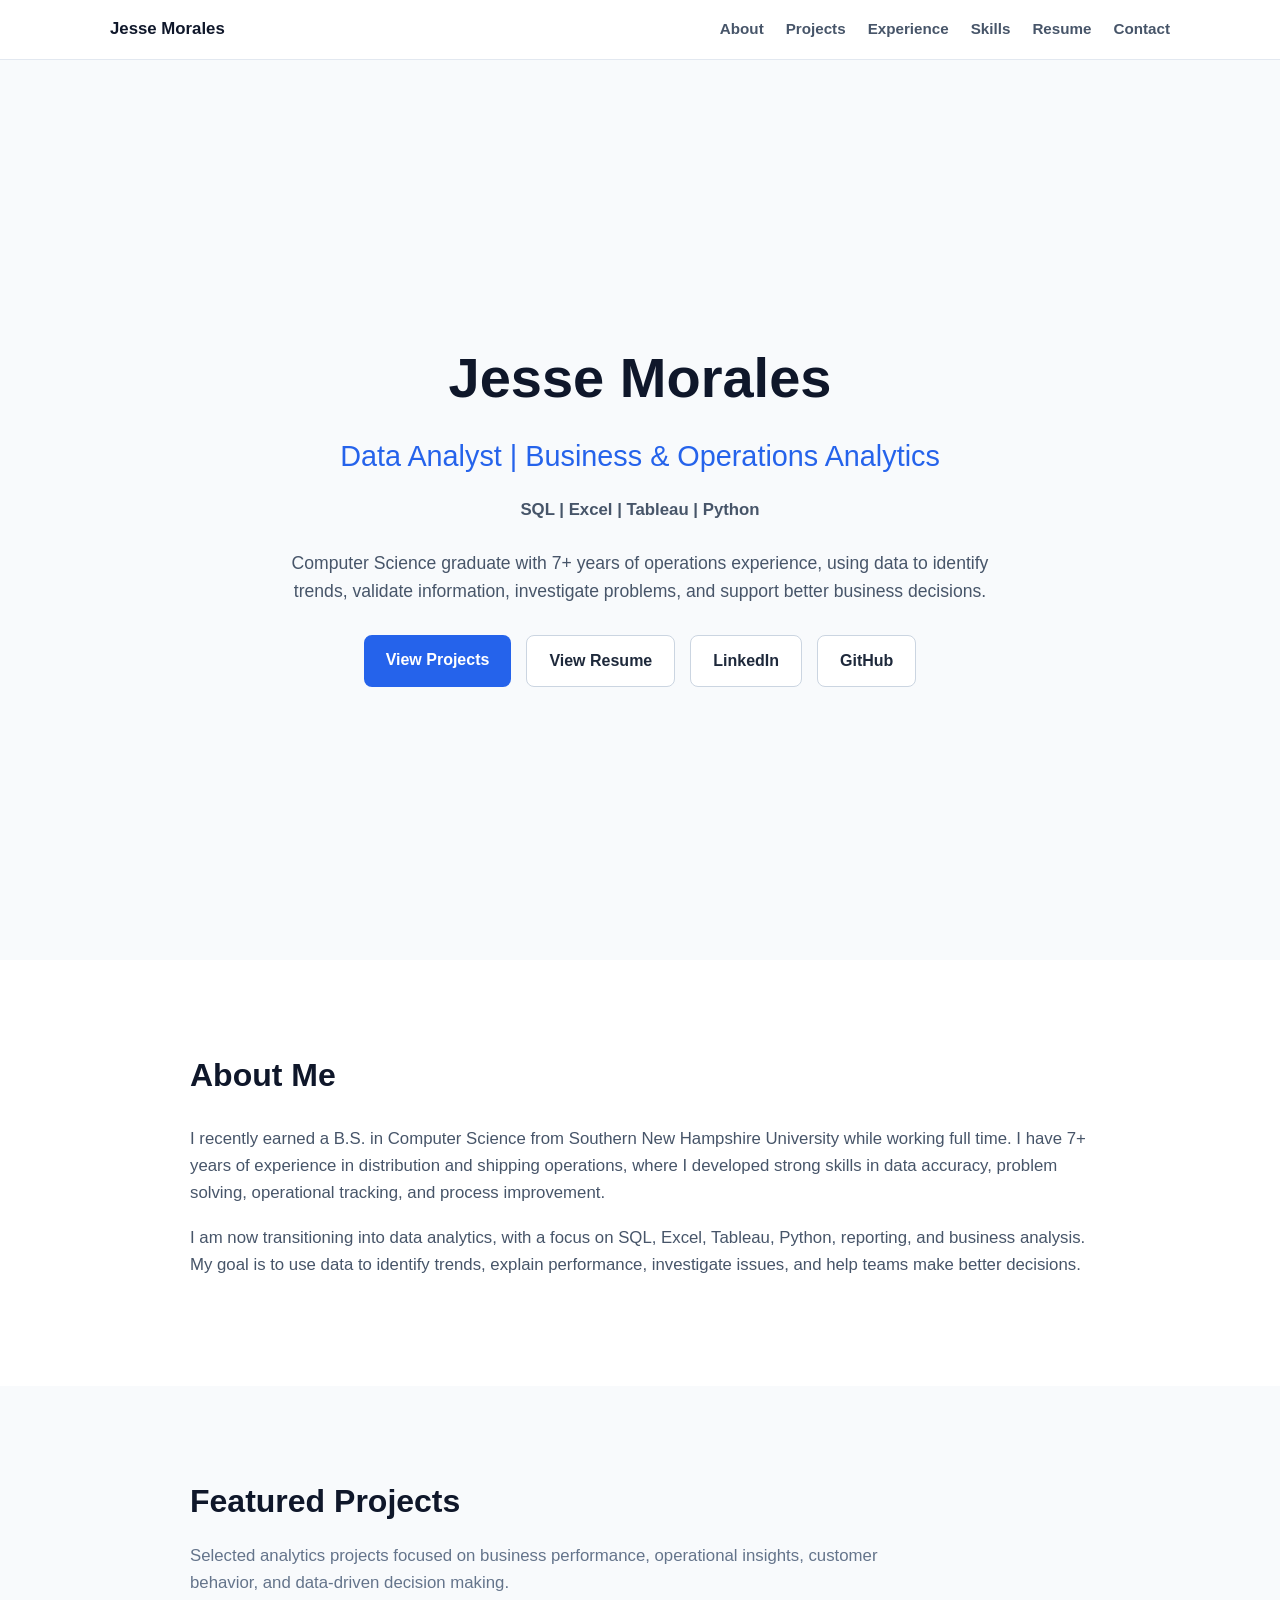
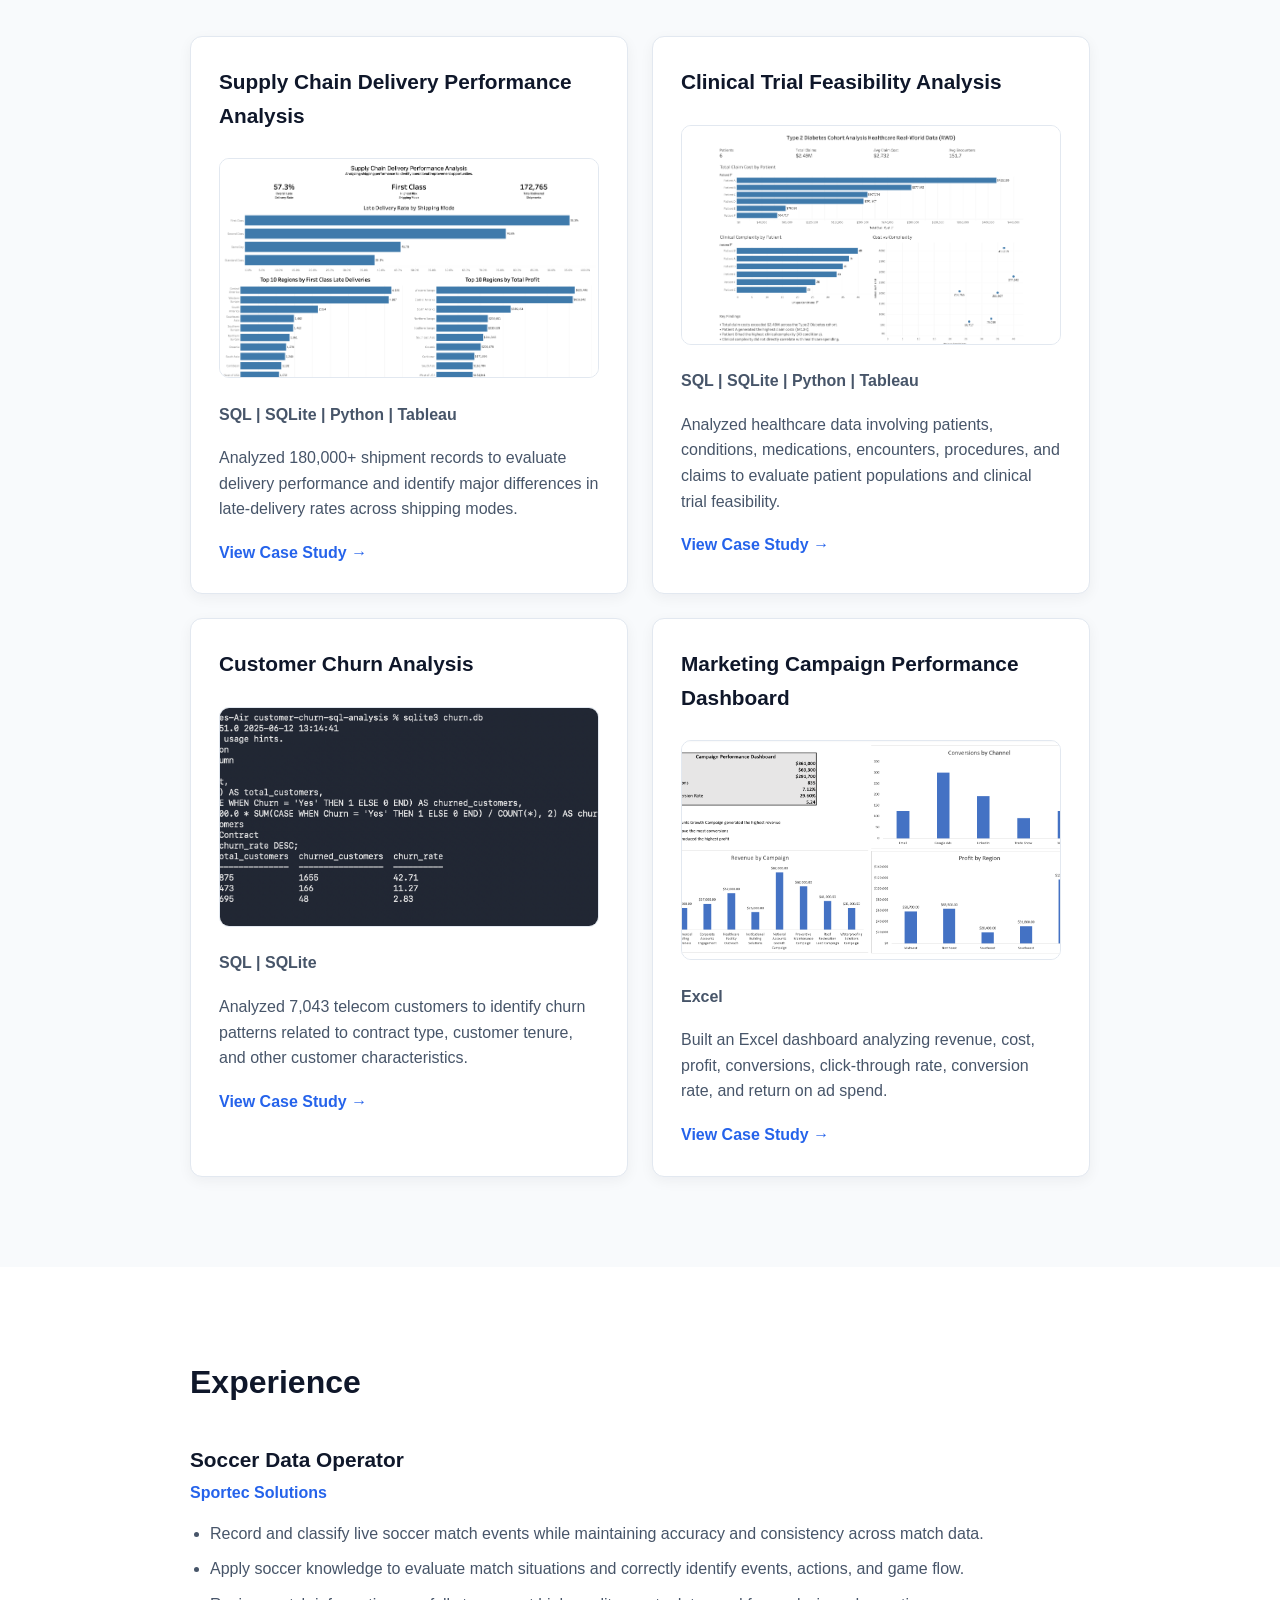
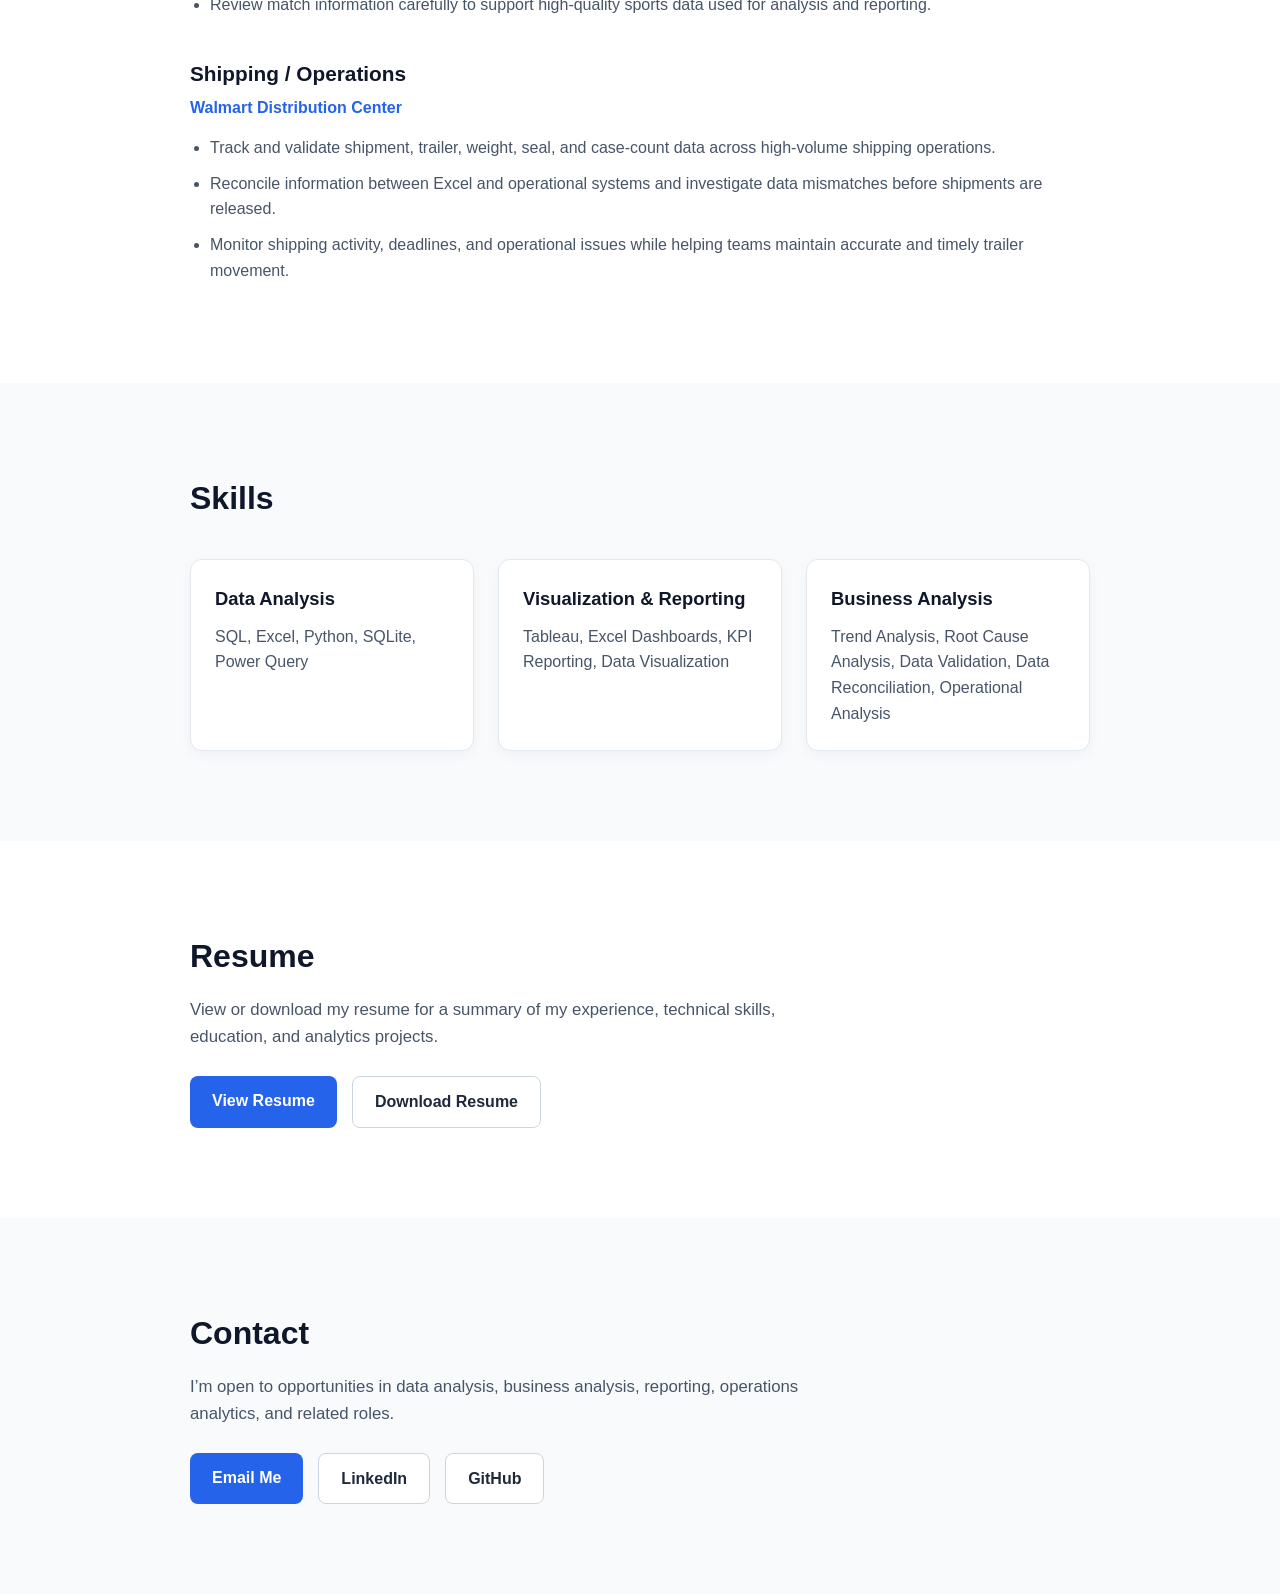
==== commit 0d37dd39: "Update index.html" ====
--- a/index.html
+++ b/index.html
@@ -33,7 +33,7 @@
 
       <h1>Jesse Morales</h1>
 
-      <h2>Data Analyst</h2>
+      <h2>Data Analyst | Business & Operations Analytics</h2>
 
       <p class="skills-line">
         SQL | Excel | Tableau | Python
--- a/style.css
+++ b/style.css
@@ -459,3 +459,13 @@
   margin: 16px 0;
   border: 1px solid #e2e8f0;
 }
+
+
+.project-card {
+  transition: transform 0.2s ease, box-shadow 0.2s ease;
+}
+
+.project-card:hover {
+  transform: translateY(-4px);
+  box-shadow: 0 10px 24px rgba(15, 23, 42, 0.10);
+}
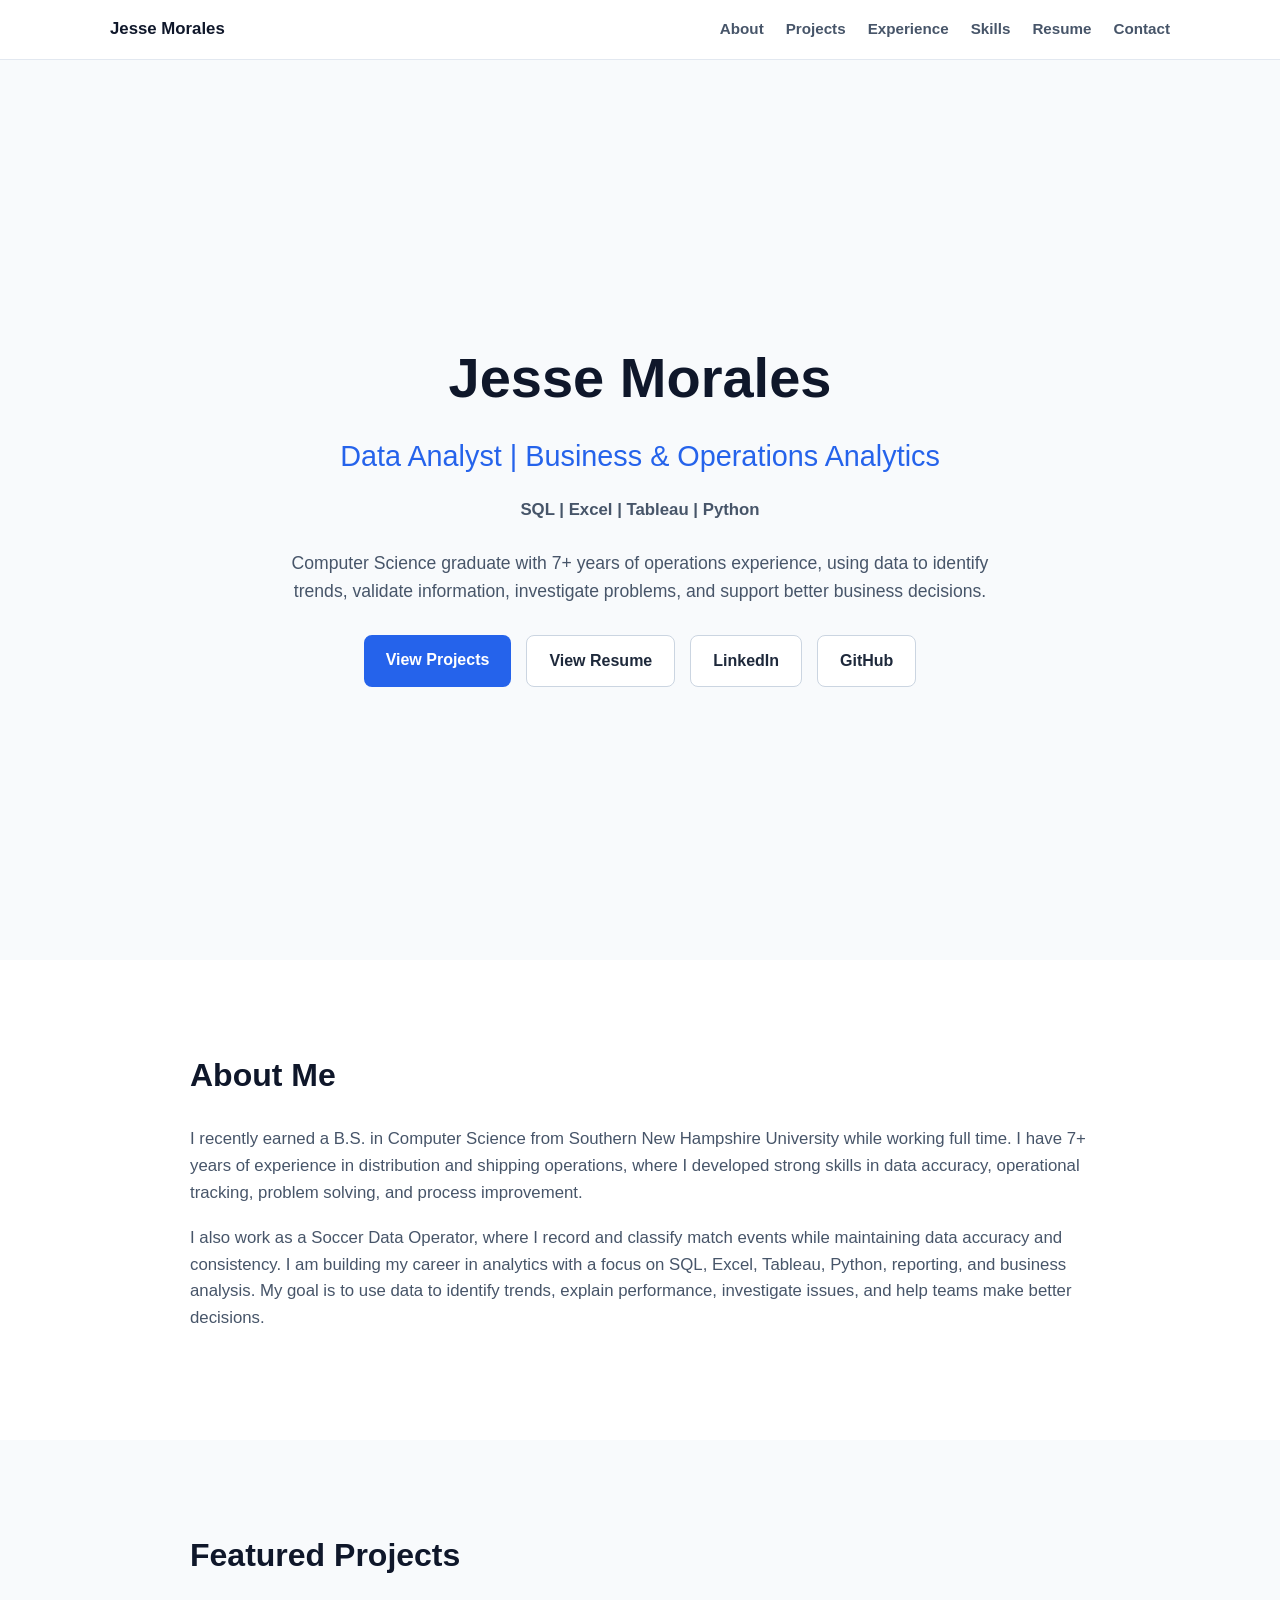
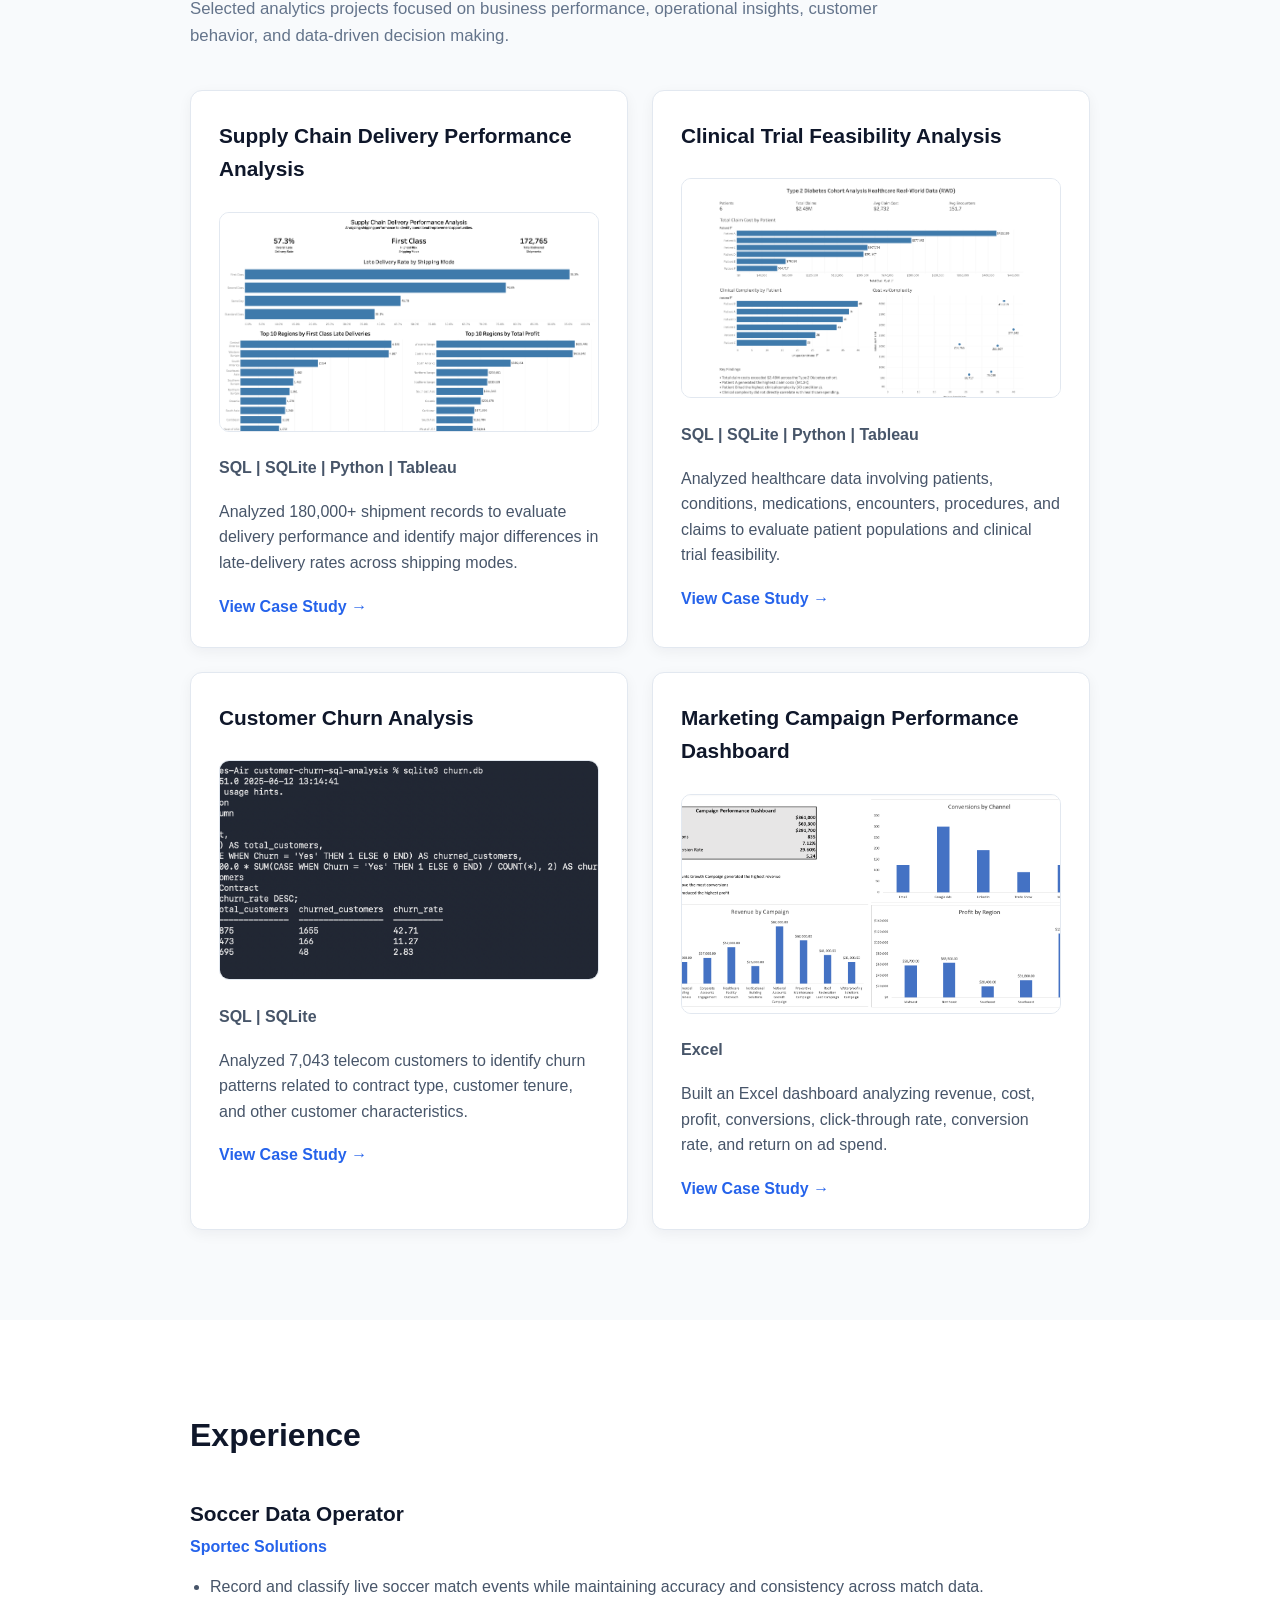
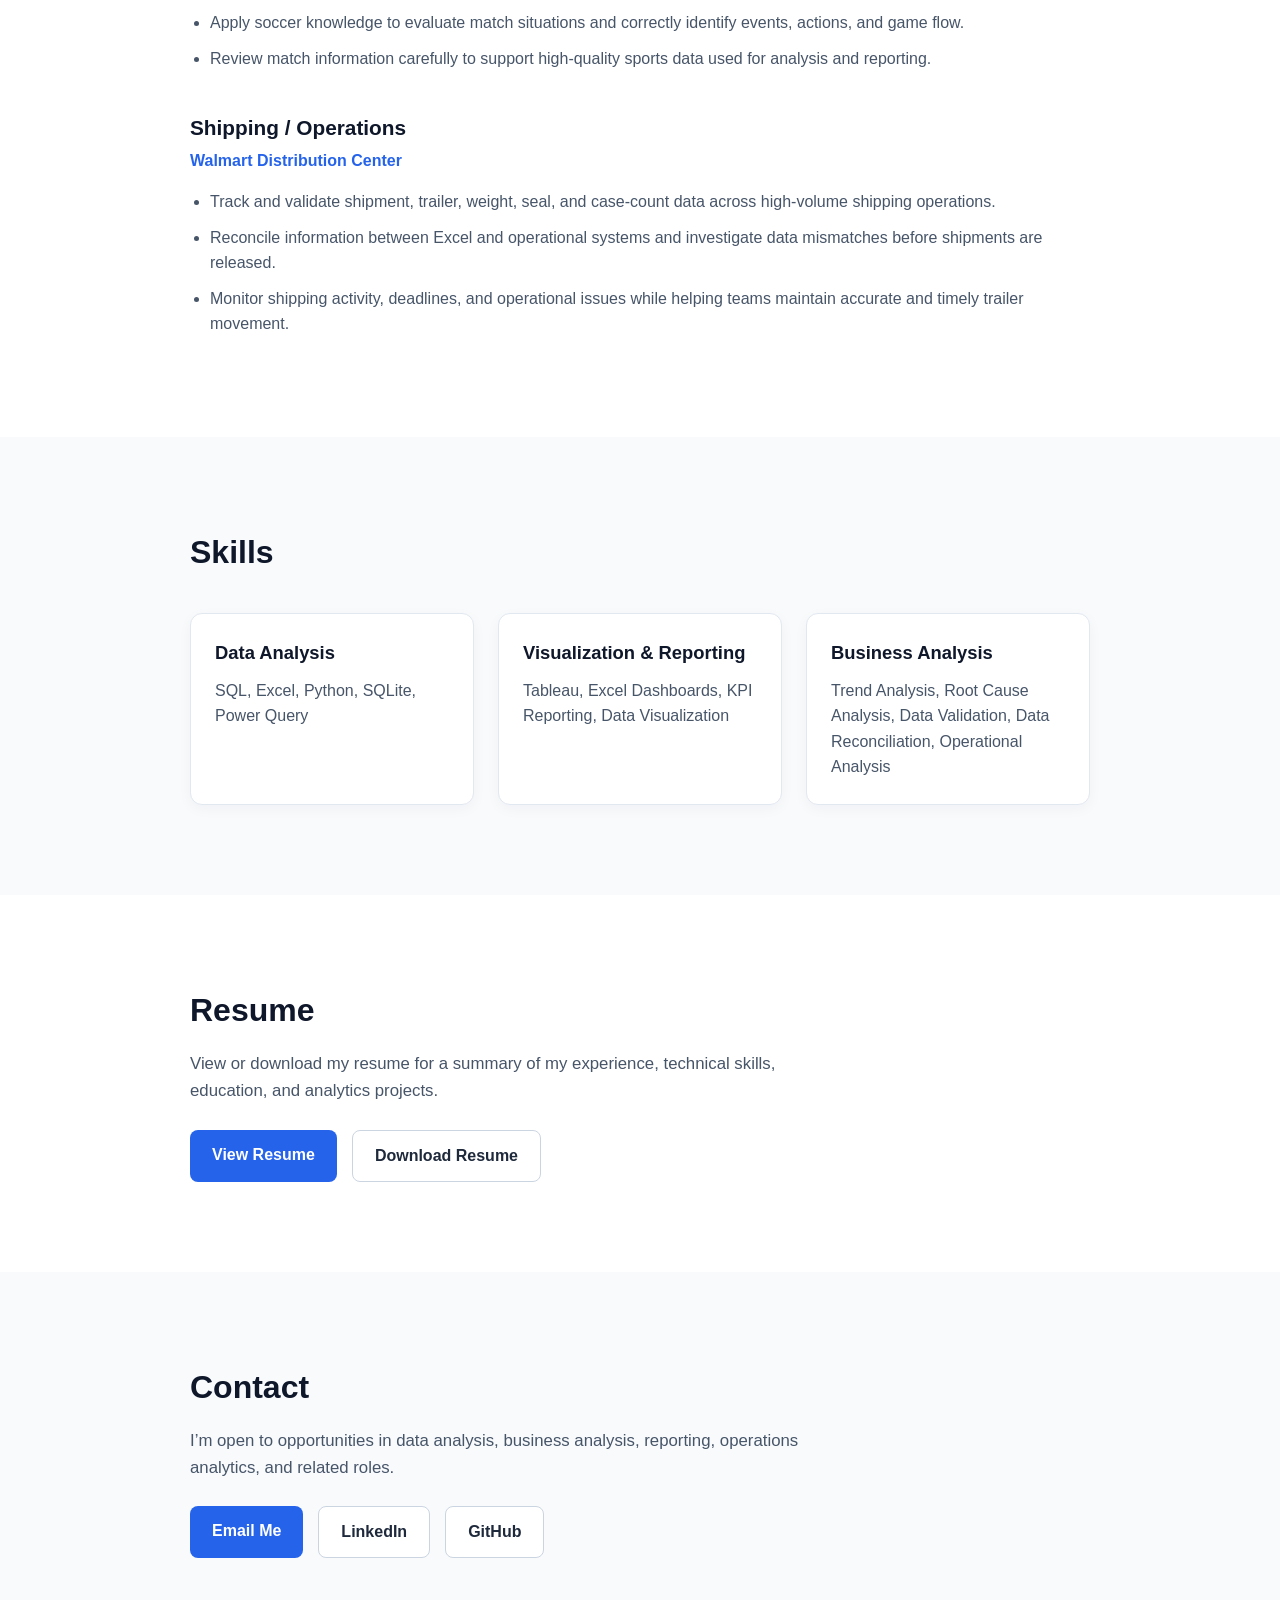
==== commit 58674a72: "Update index.html" ====
--- a/index.html
+++ b/index.html
@@ -75,20 +75,20 @@
   <div class="section-container">
 
     <h2>About Me</h2>
-
-    <p>
-      I recently earned a B.S. in Computer Science from Southern New Hampshire University
-      while working full time. I have 7+ years of experience in distribution and shipping
-      operations, where I developed strong skills in data accuracy, problem solving,
-      operational tracking, and process improvement.
-    </p>
-
-    <p>
-      I am now transitioning into data analytics, with a focus on SQL, Excel, Tableau,
-      Python, reporting, and business analysis. My goal is to use data to identify trends,
-      explain performance, investigate issues, and help teams make better decisions.
-    </p>
-
+<p>
+  I recently earned a B.S. in Computer Science from Southern New Hampshire University
+  while working full time. I have 7+ years of experience in distribution and shipping
+  operations, where I developed strong skills in data accuracy, operational tracking,
+  problem solving, and process improvement.
+</p>
+
+<p>
+  I also work as a Soccer Data Operator, where I record and classify match events
+  while maintaining data accuracy and consistency. I am building my career in analytics
+  with a focus on SQL, Excel, Tableau, Python, reporting, and business analysis.
+  My goal is to use data to identify trends, explain performance, investigate issues,
+  and help teams make better decisions.
+</p>
   </div>
 </section>
 
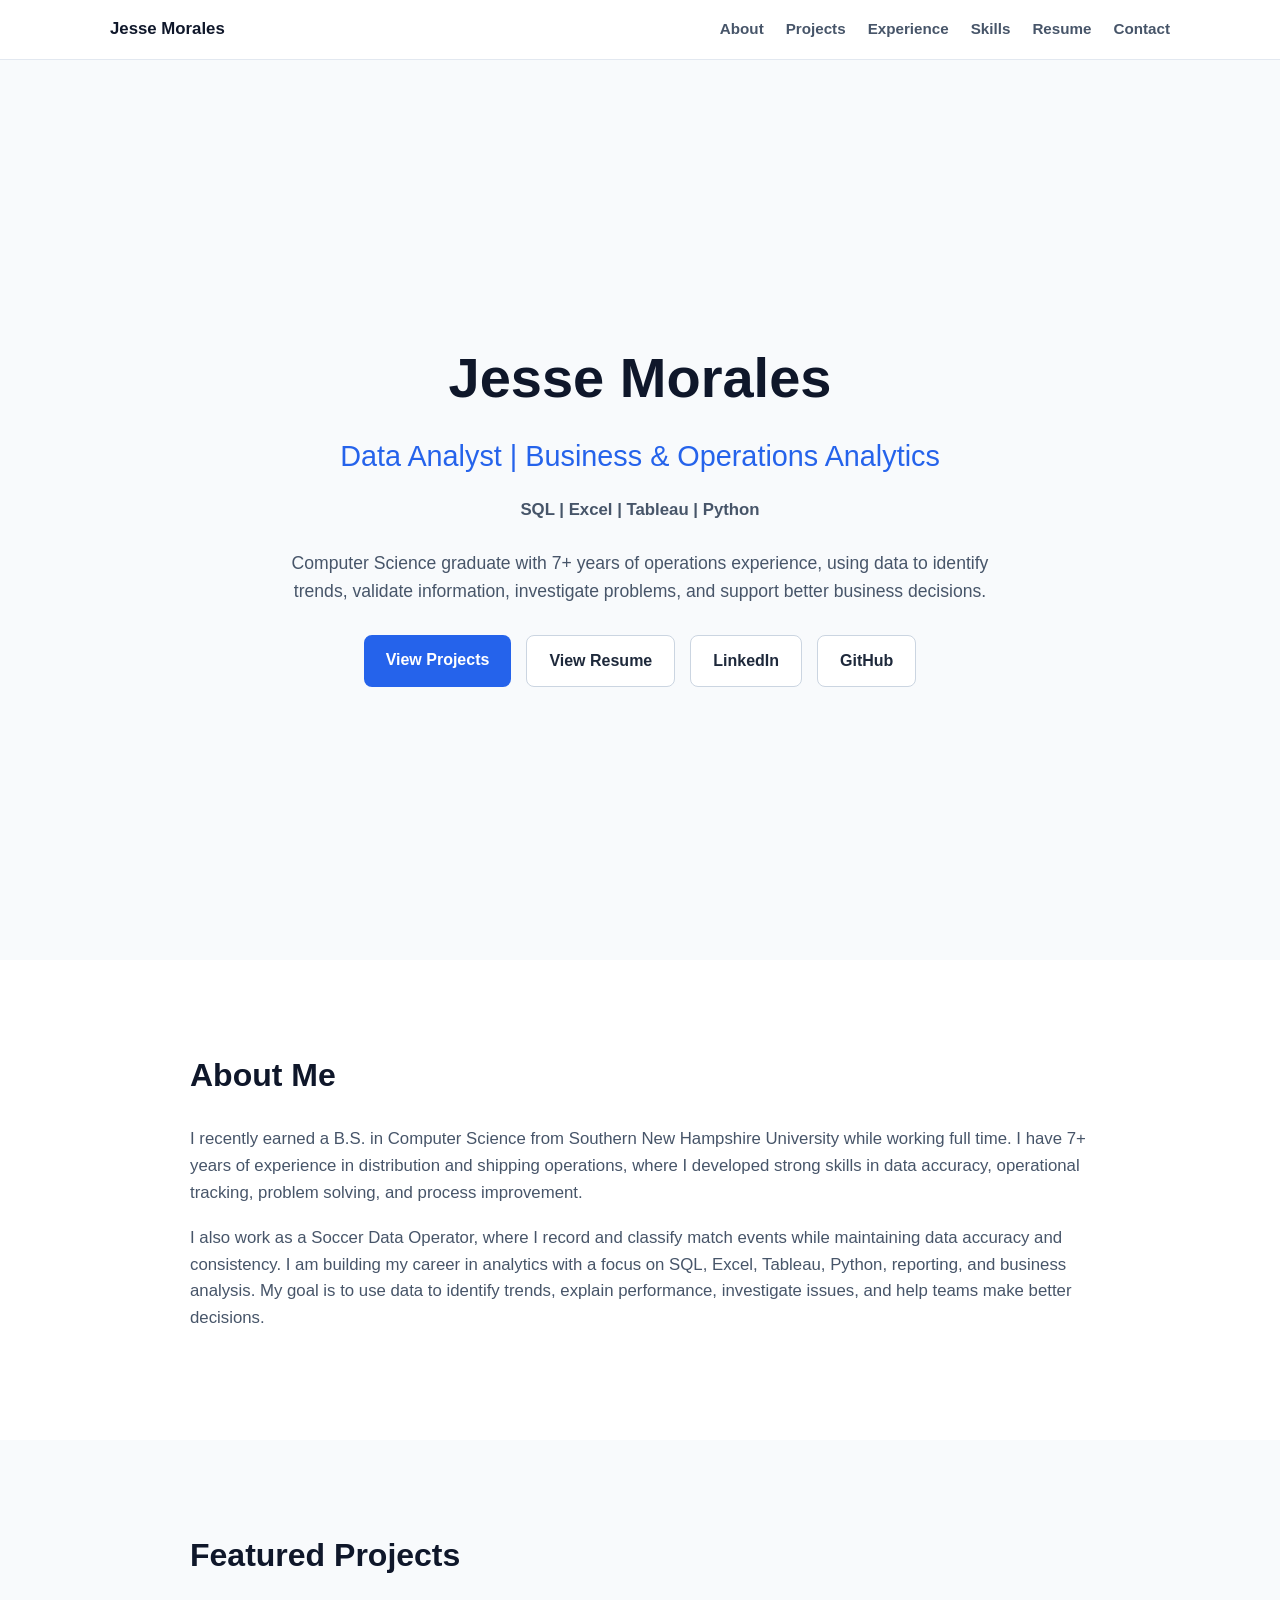
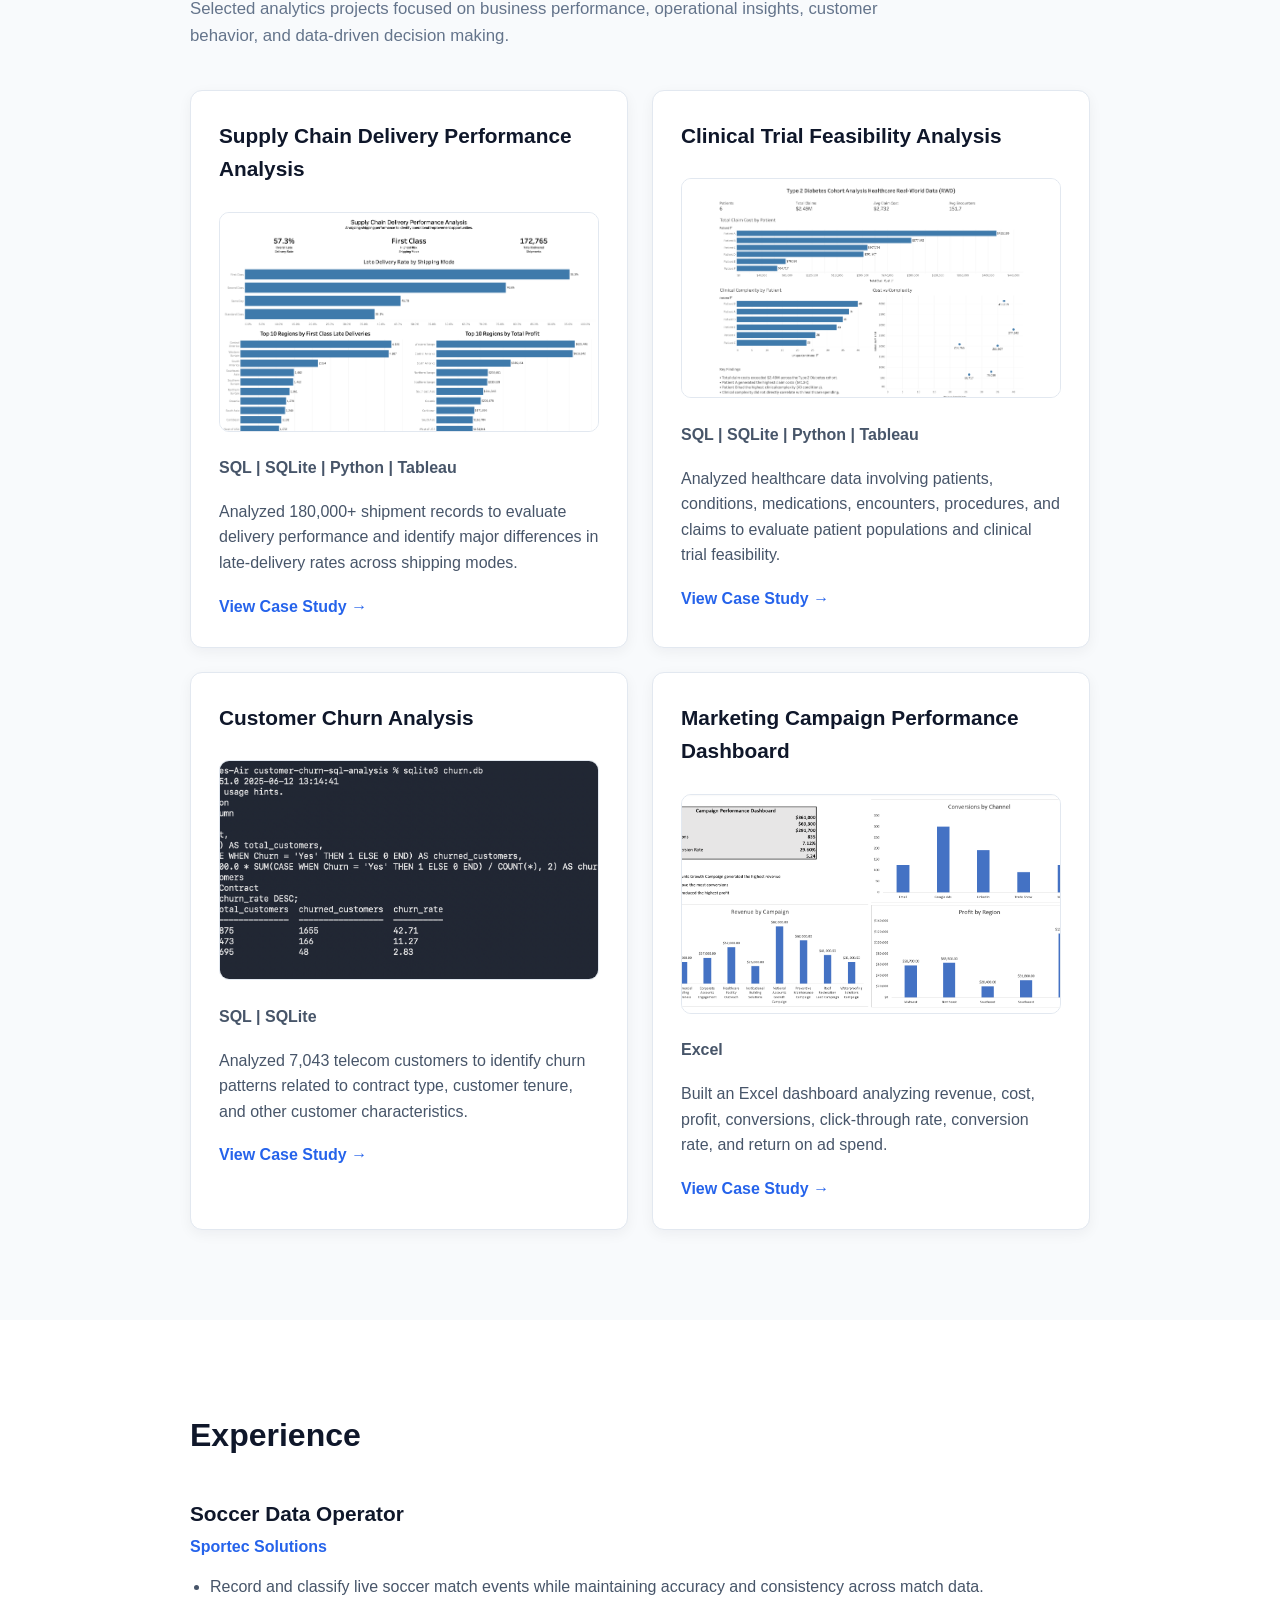
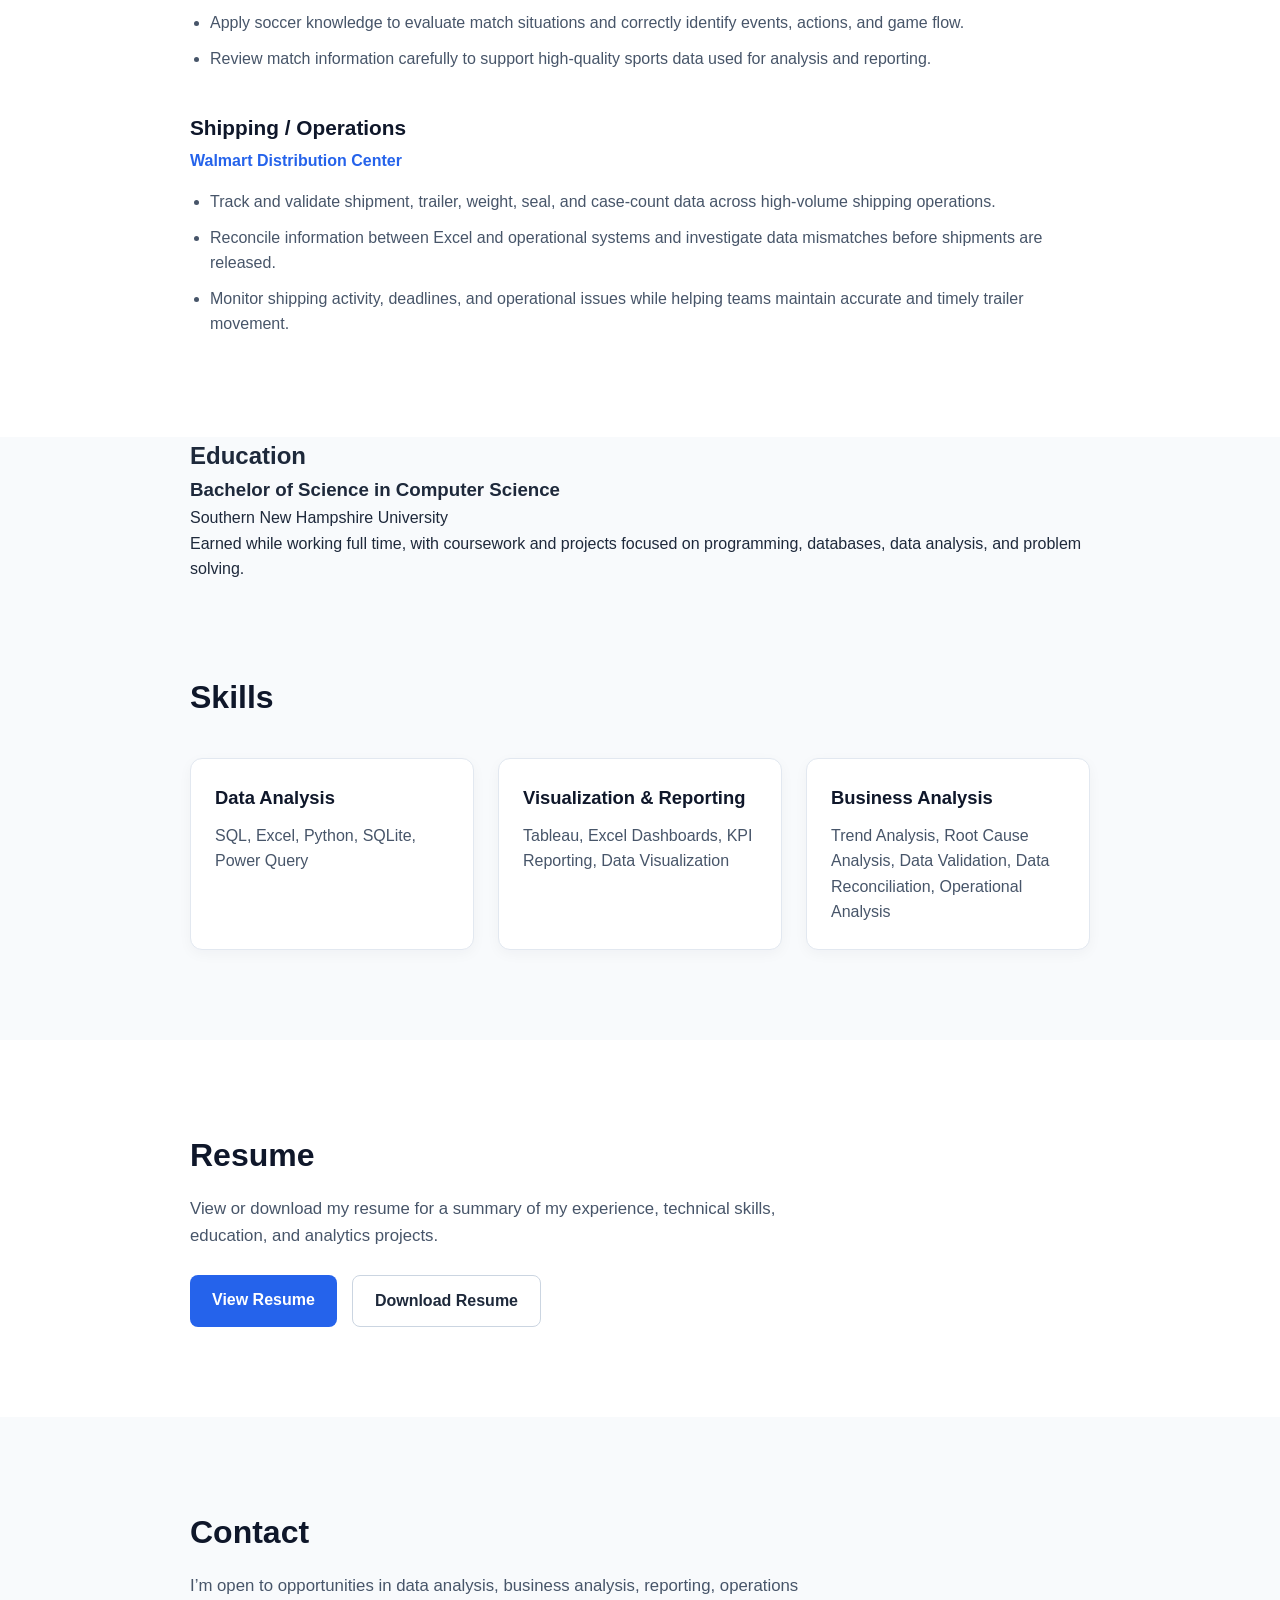
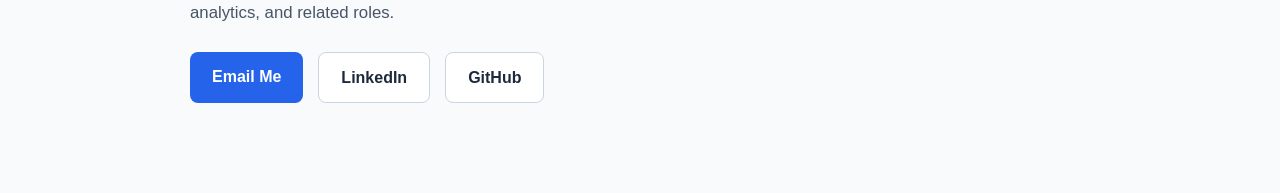
==== commit 473dd672: "Update index.html" ====
--- a/index.html
+++ b/index.html
@@ -256,6 +256,28 @@
   </div>
 </section>
 
+
+<section class="education" id="education">
+  <div class="section-container">
+
+    <h2>Education</h2>
+
+    <div class="education-item">
+      <h3>Bachelor of Science in Computer Science</h3>
+
+      <p class="education-school">
+        Southern New Hampshire University
+      </p>
+
+      <p>
+        Earned while working full time, with coursework and projects focused on
+        programming, databases, data analysis, and problem solving.
+      </p>
+    </div>
+
+  </div>
+</section>
+  
   <section class="skills" id="skills">
   <div class="section-container">
 
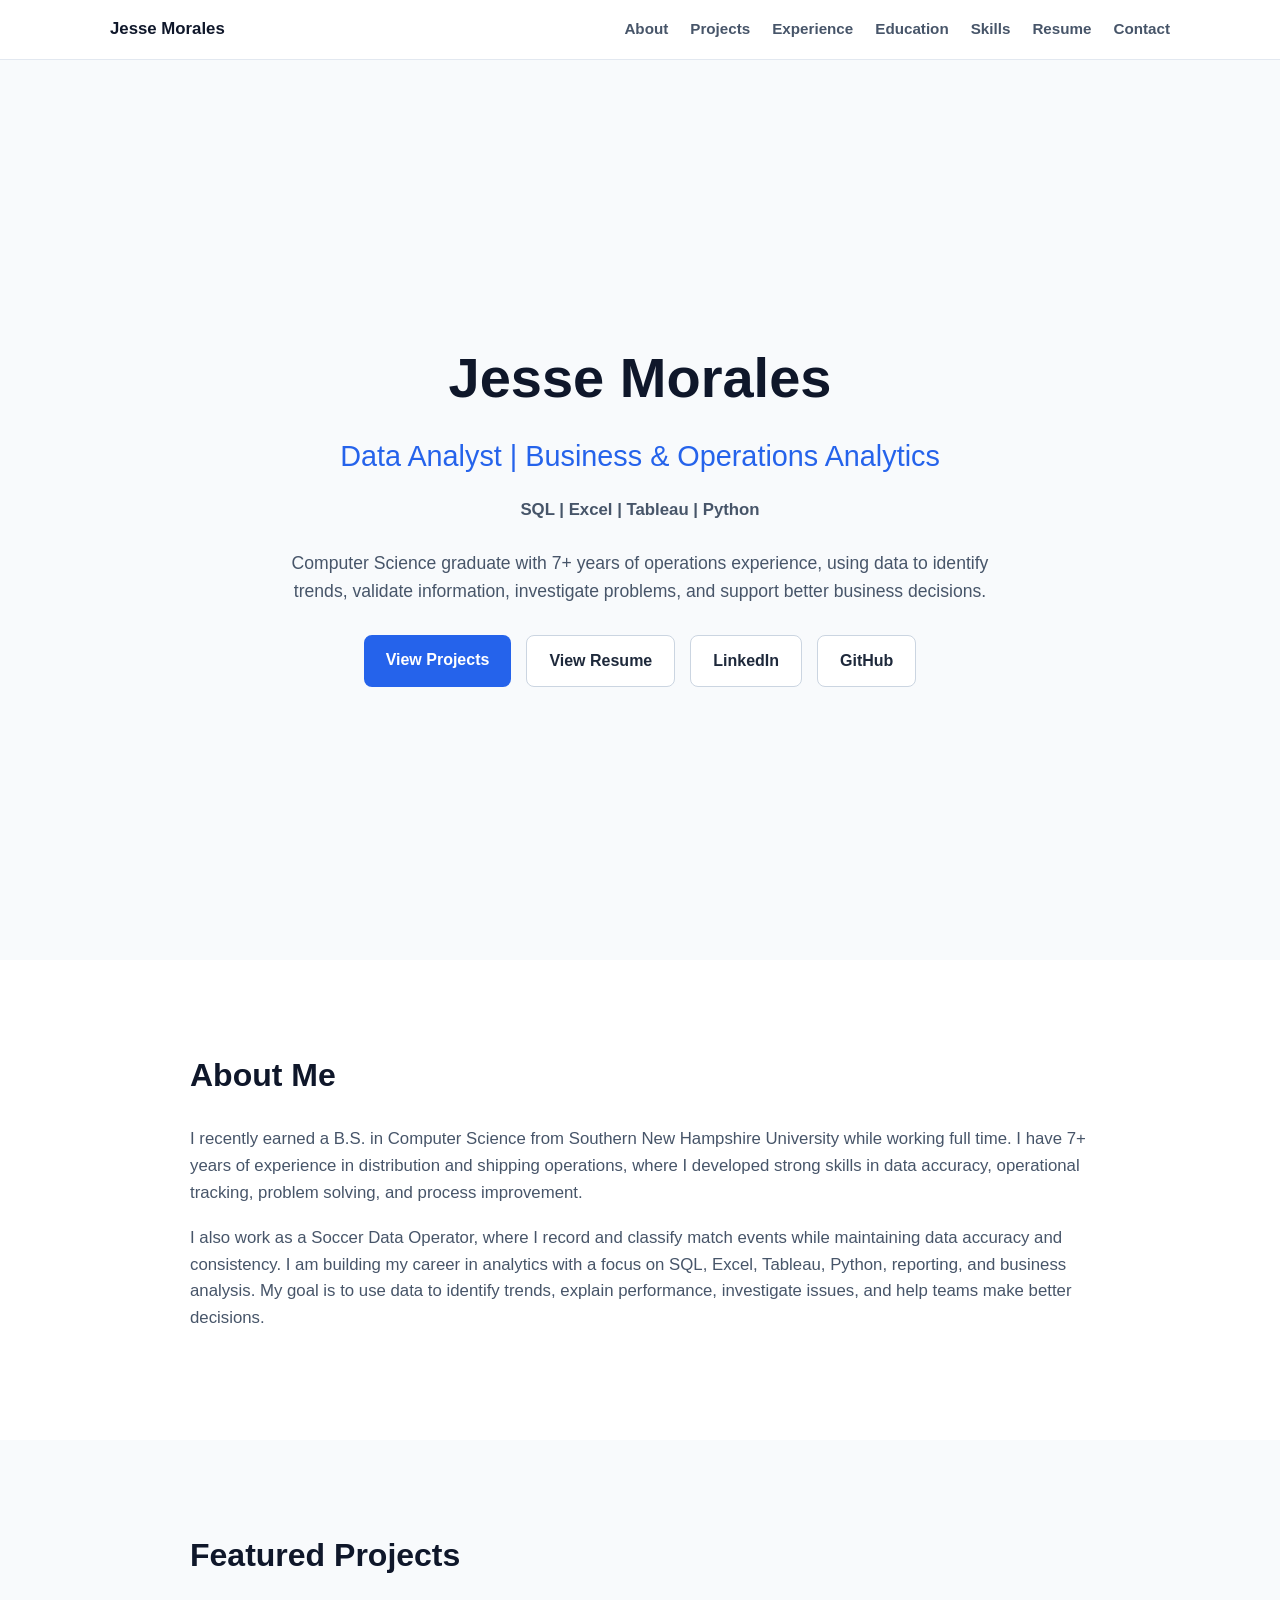
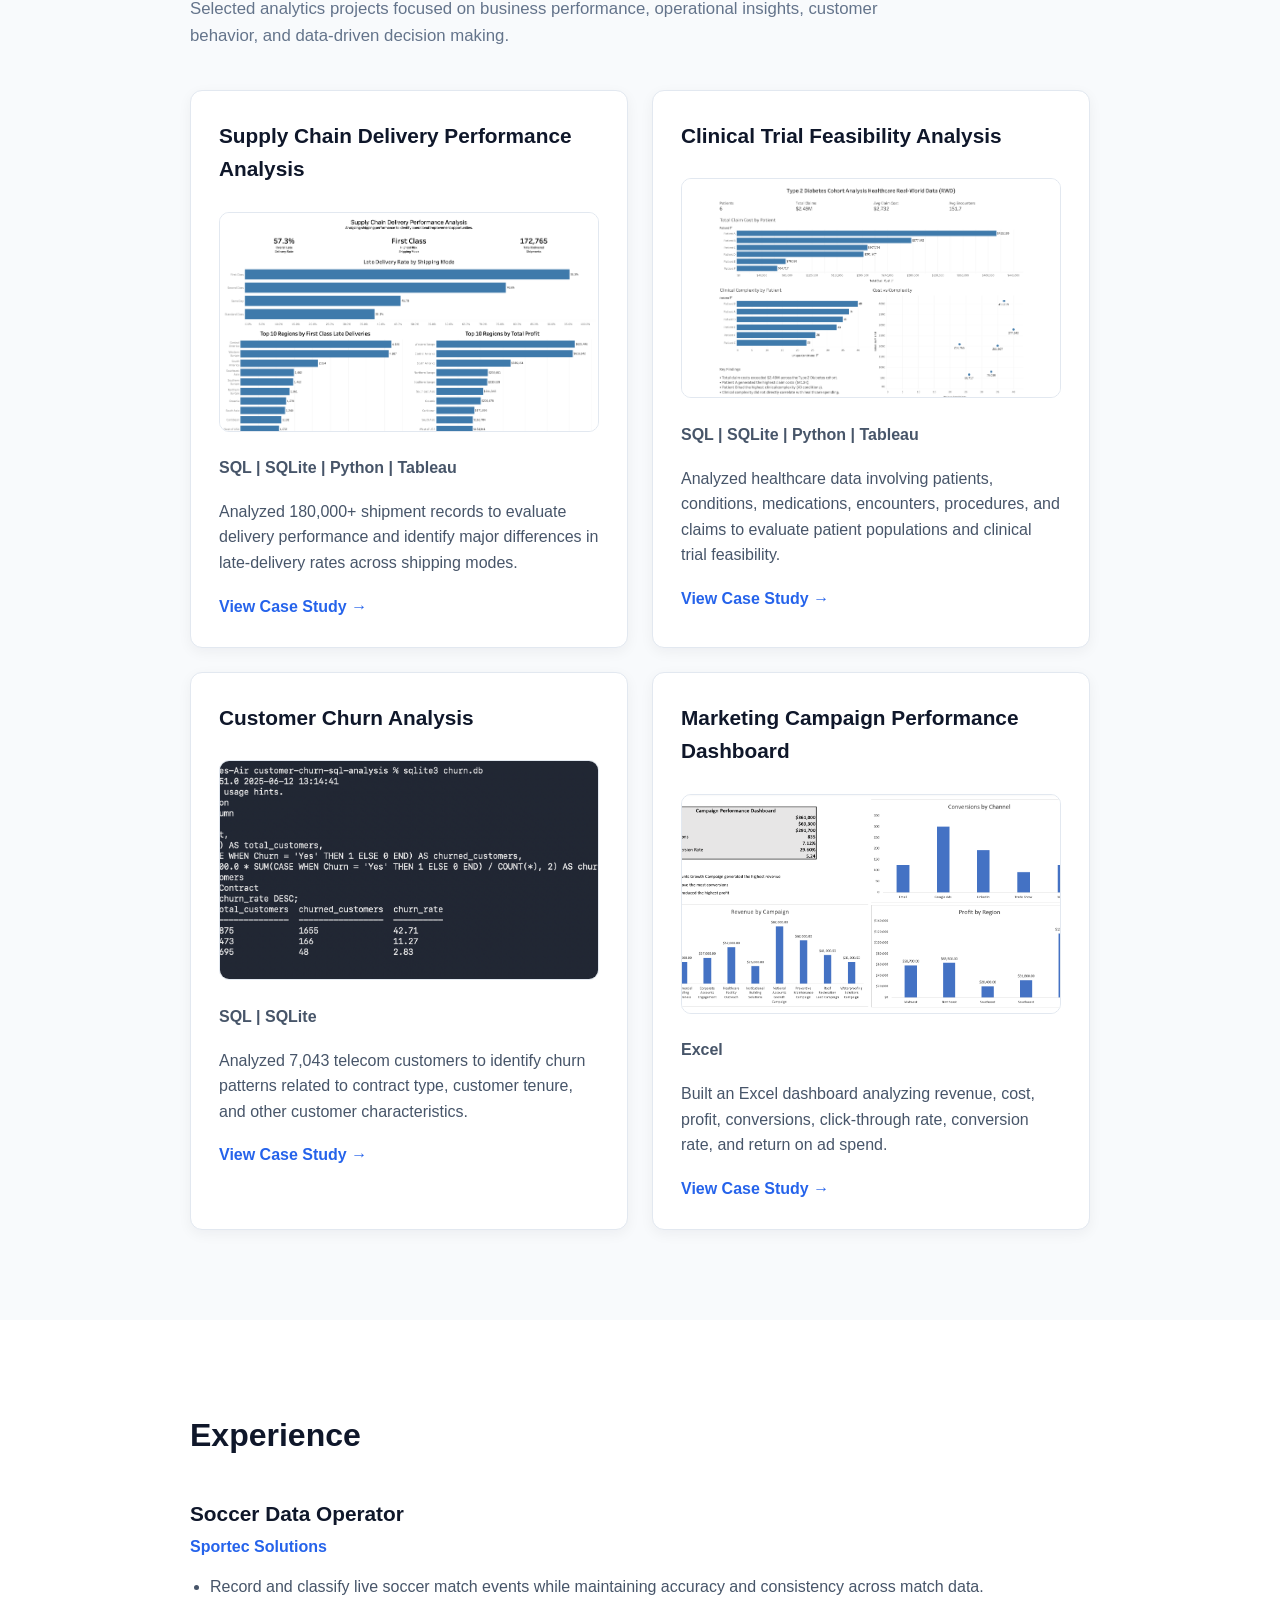
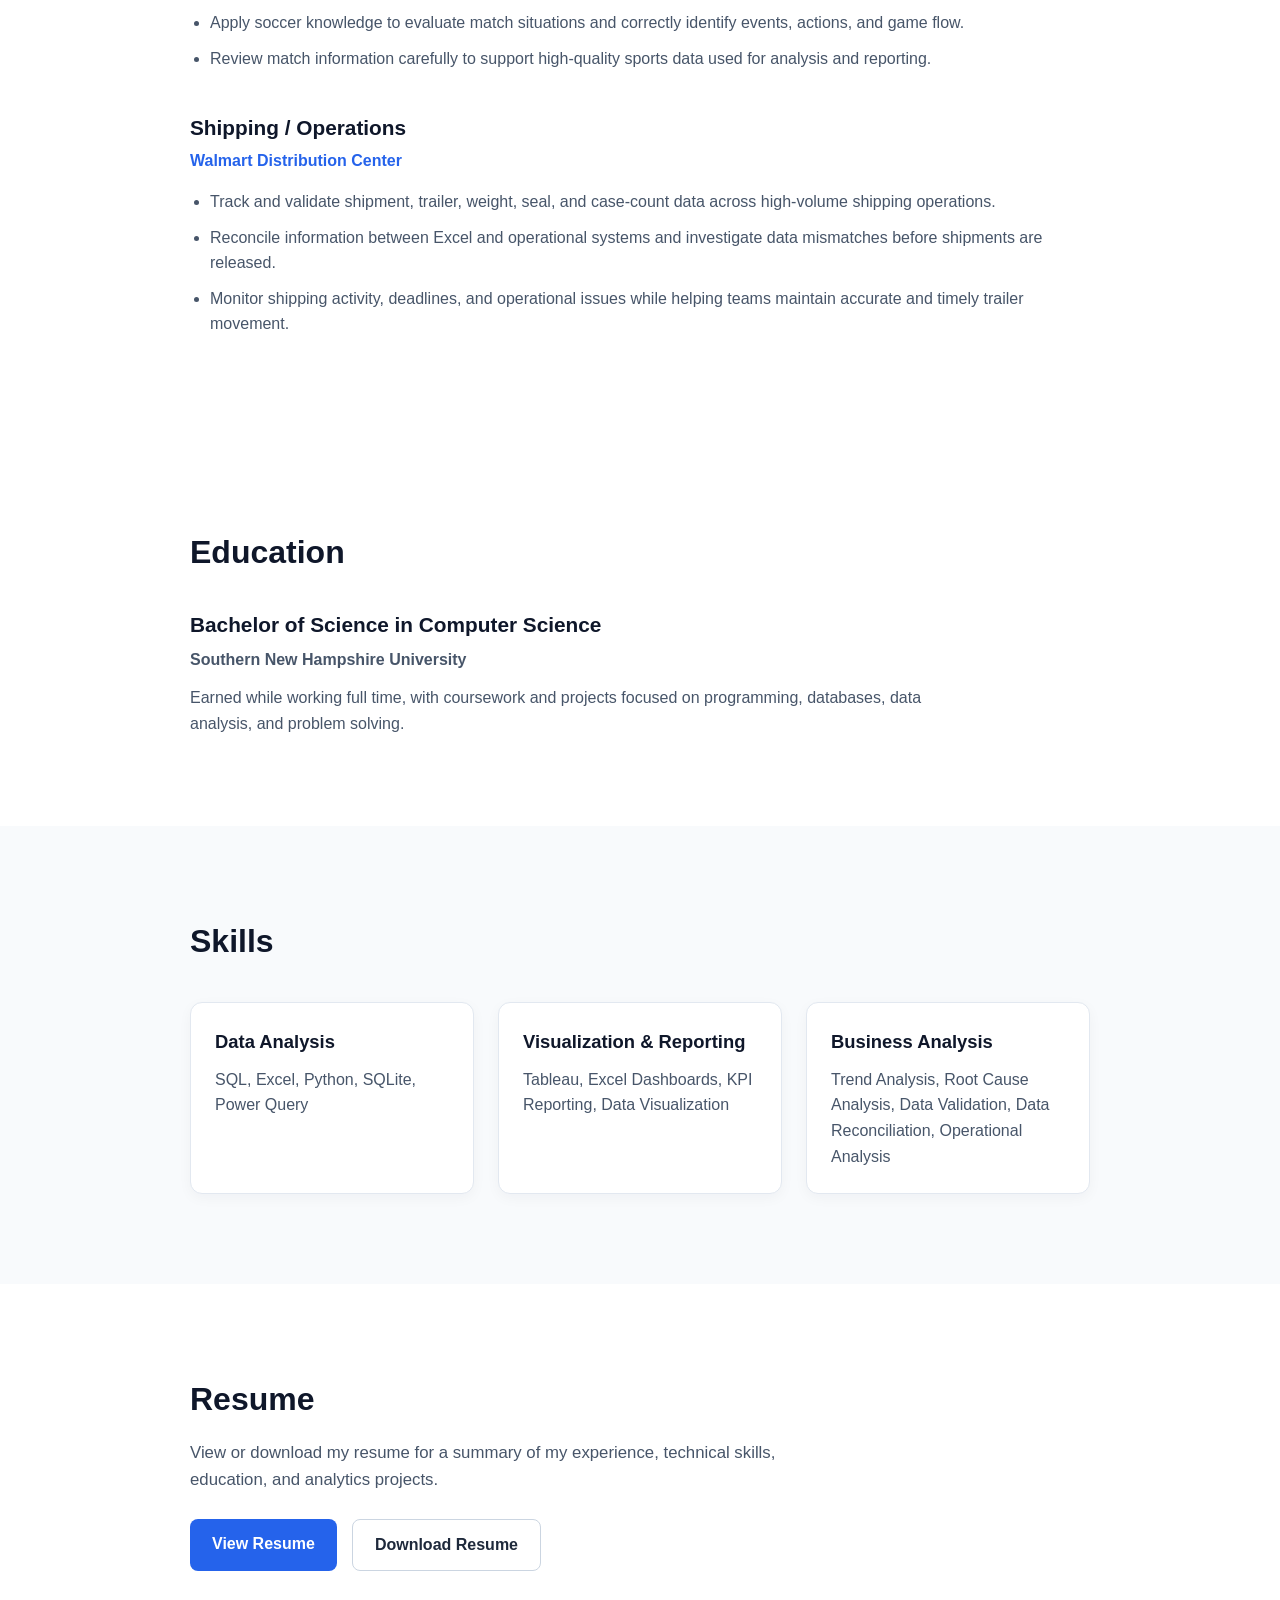
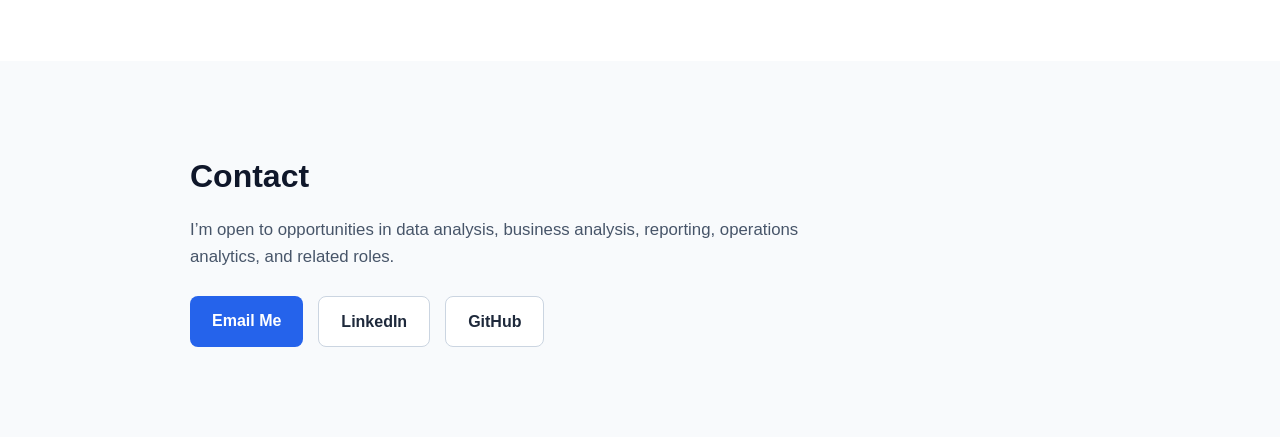
==== commit 22aecd57: "Update index.html" ====
--- a/index.html
+++ b/index.html
@@ -16,14 +16,15 @@
 
     <a href="#" class="nav-logo">Jesse Morales</a>
 
-    <div class="nav-links">
-      <a href="#about">About</a>
-      <a href="#projects">Projects</a>
-      <a href="#experience">Experience</a>
-      <a href="#skills">Skills</a>
-      <a href="#resume">Resume</a>
-      <a href="#contact">Contact</a>
-    </div>
+<div class="nav-links">
+  <a href="#about">About</a>
+  <a href="#projects">Projects</a>
+  <a href="#experience">Experience</a>
+  <a href="#education">Education</a>
+  <a href="#skills">Skills</a>
+  <a href="#resume">Resume</a>
+  <a href="#contact">Contact</a>
+</div>
 
   </div>
 </nav>
--- a/style.css
+++ b/style.css
@@ -469,3 +469,32 @@
   transform: translateY(-4px);
   box-shadow: 0 10px 24px rgba(15, 23, 42, 0.10);
 }
+
+
+.education {
+  background-color: #ffffff;
+  padding: 90px 20px;
+}
+
+.education h2 {
+  font-size: 2rem;
+  margin-bottom: 30px;
+  color: #0f172a;
+}
+
+.education-item h3 {
+  font-size: 1.3rem;
+  color: #0f172a;
+  margin-bottom: 6px;
+}
+
+.education-school {
+  color: #2563eb;
+  font-weight: 600;
+  margin-bottom: 12px;
+}
+
+.education-item p {
+  color: #475569;
+  max-width: 750px;
+}
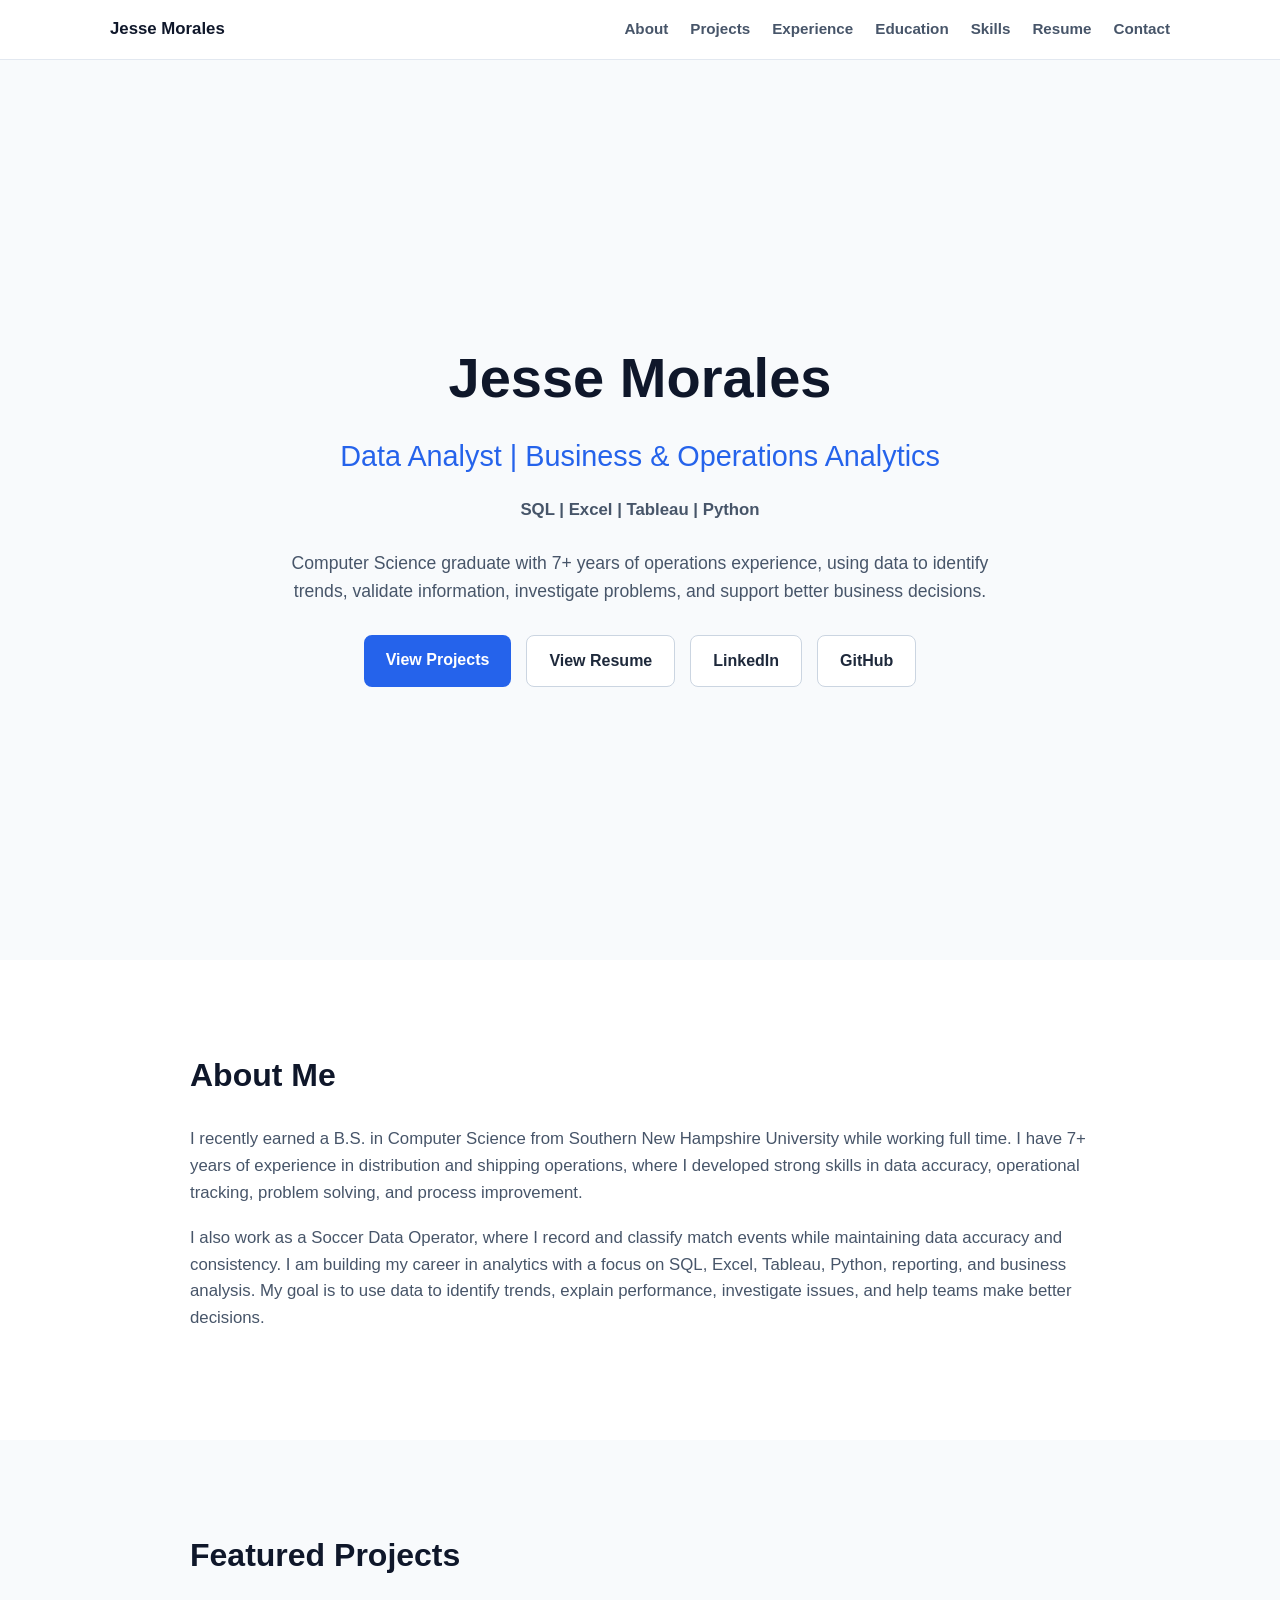
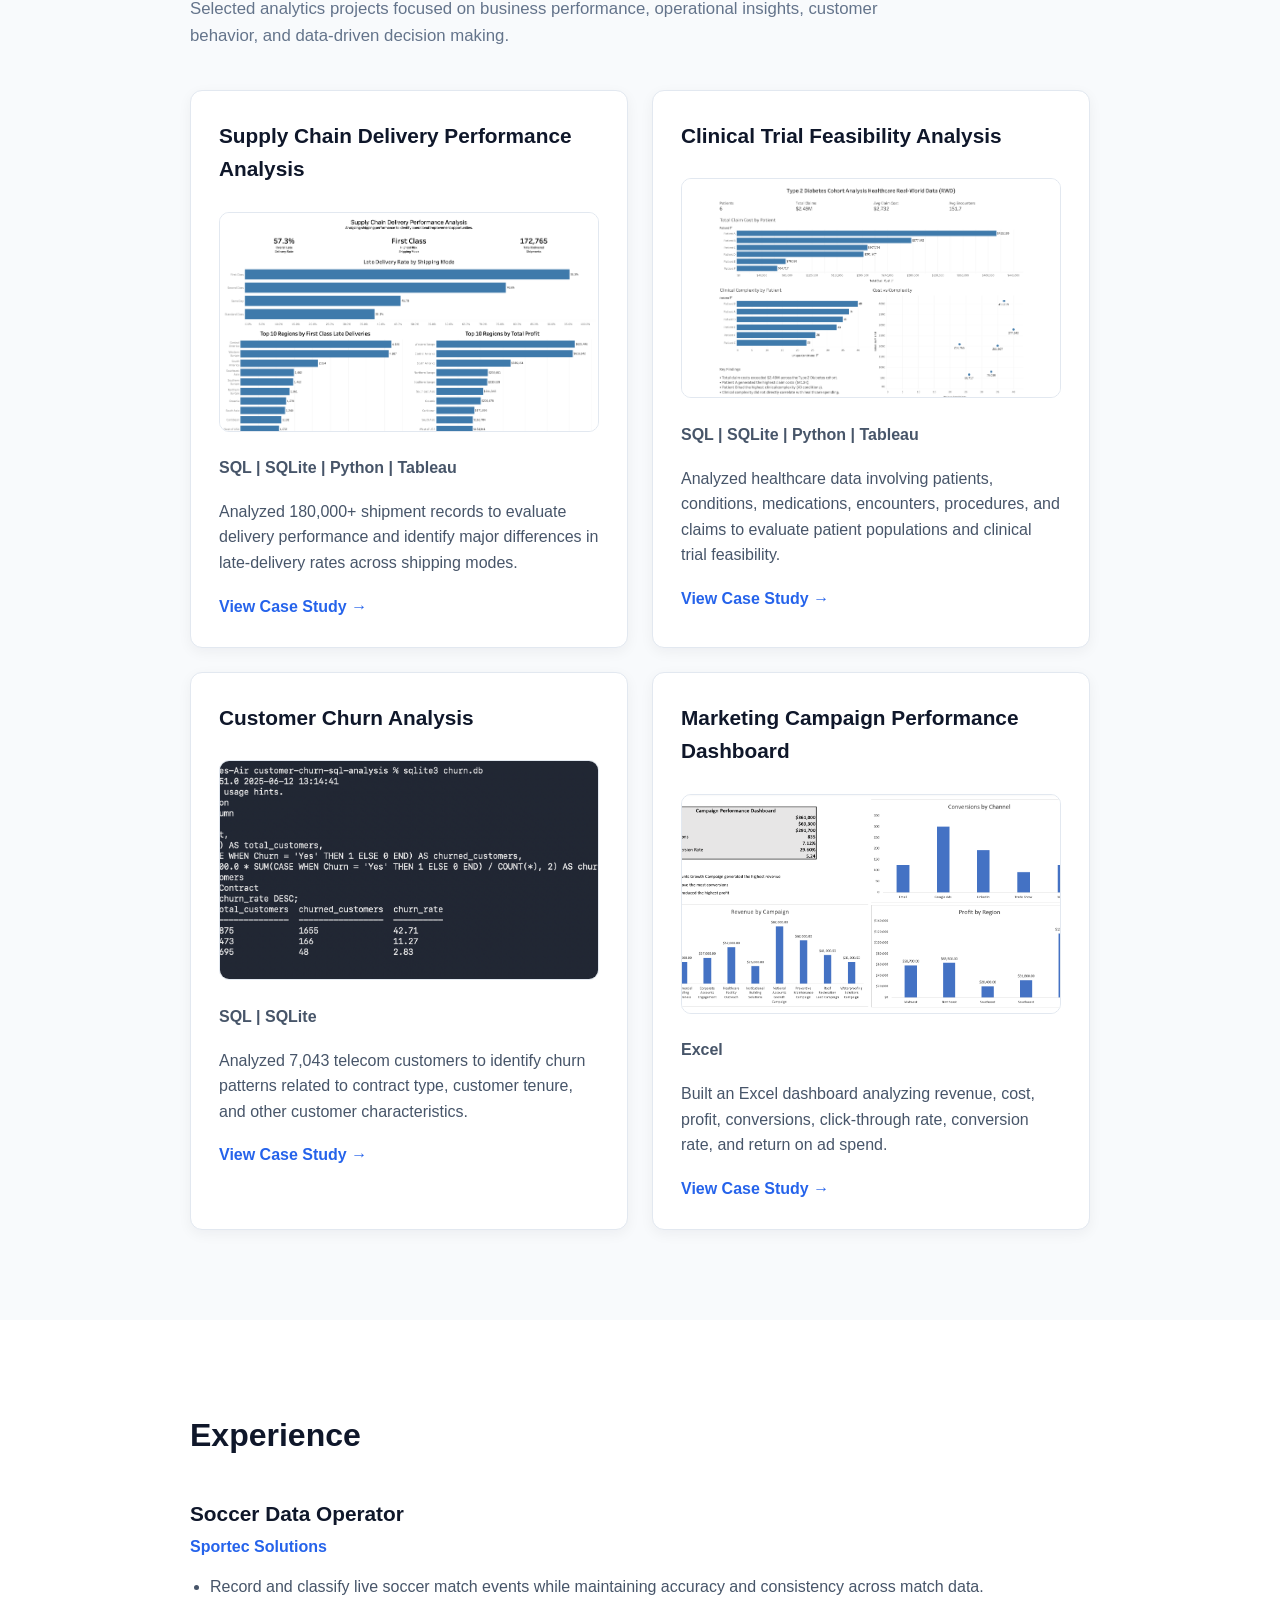
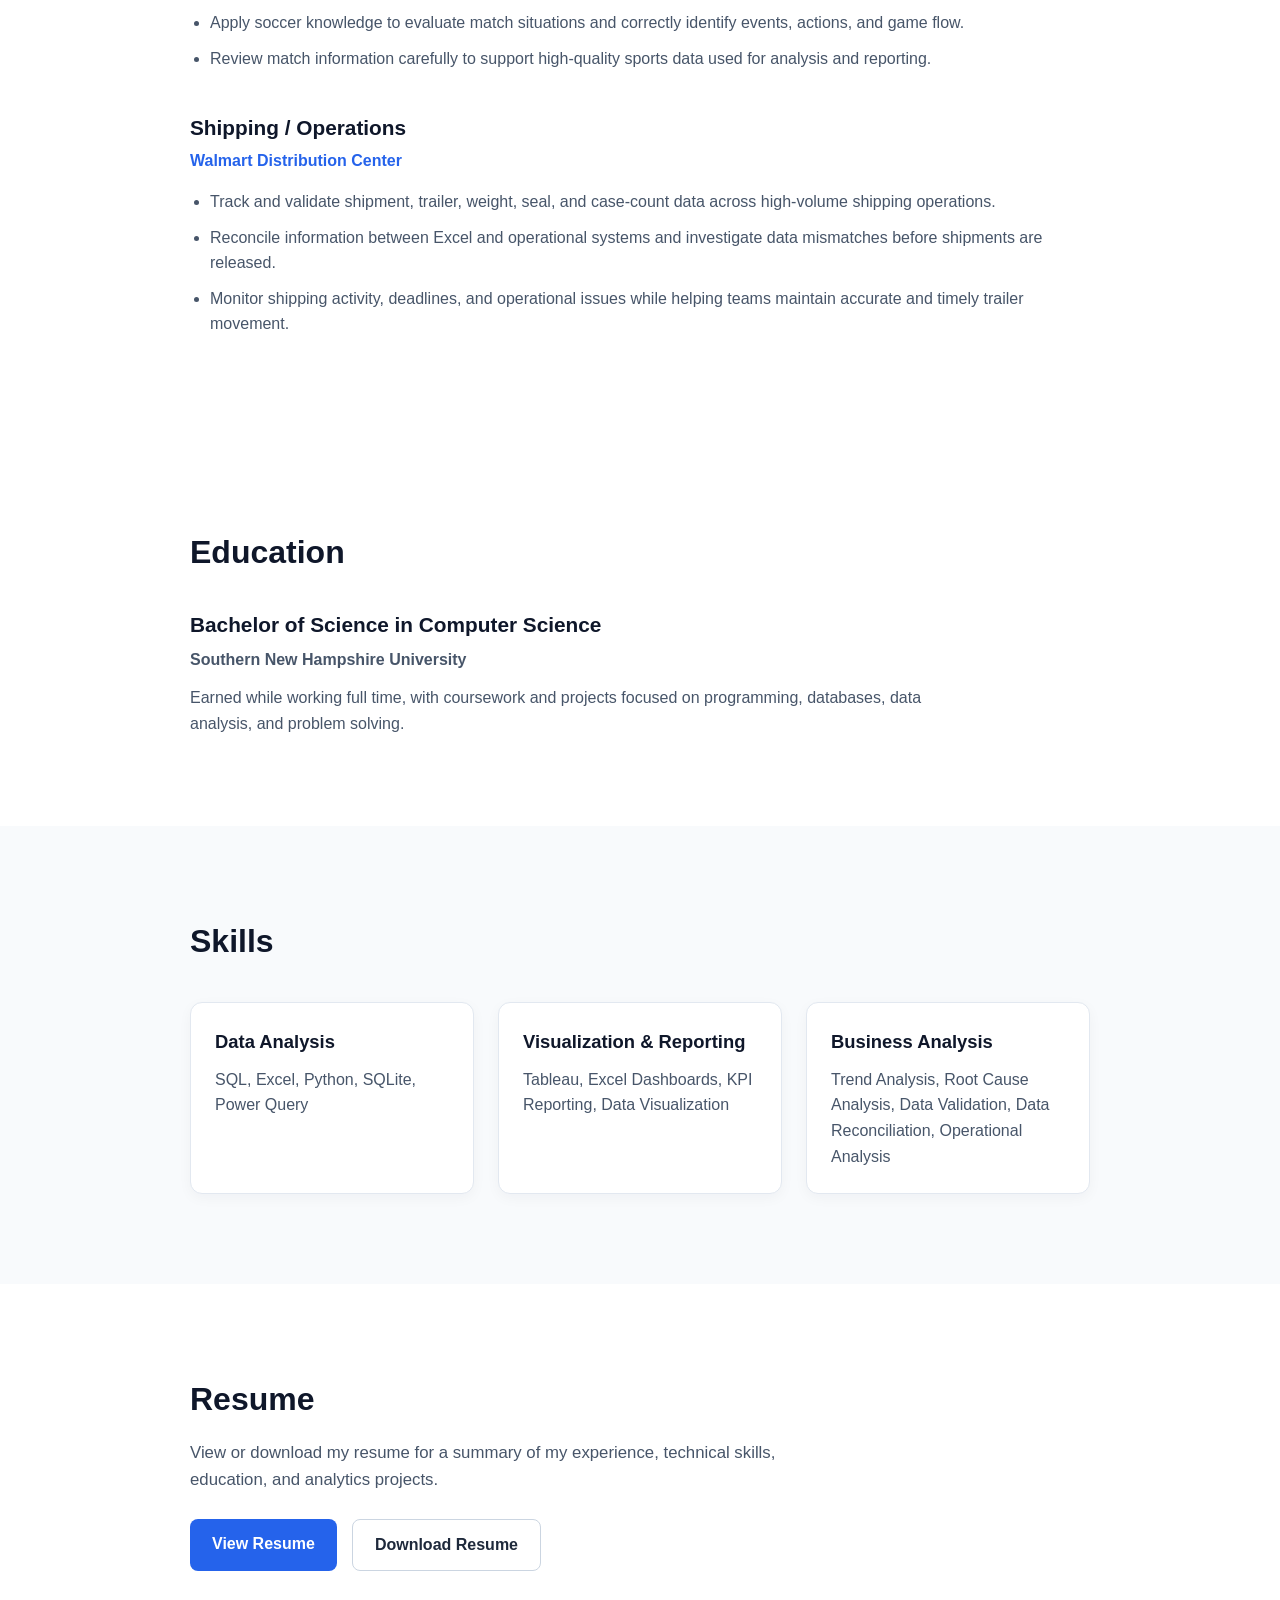
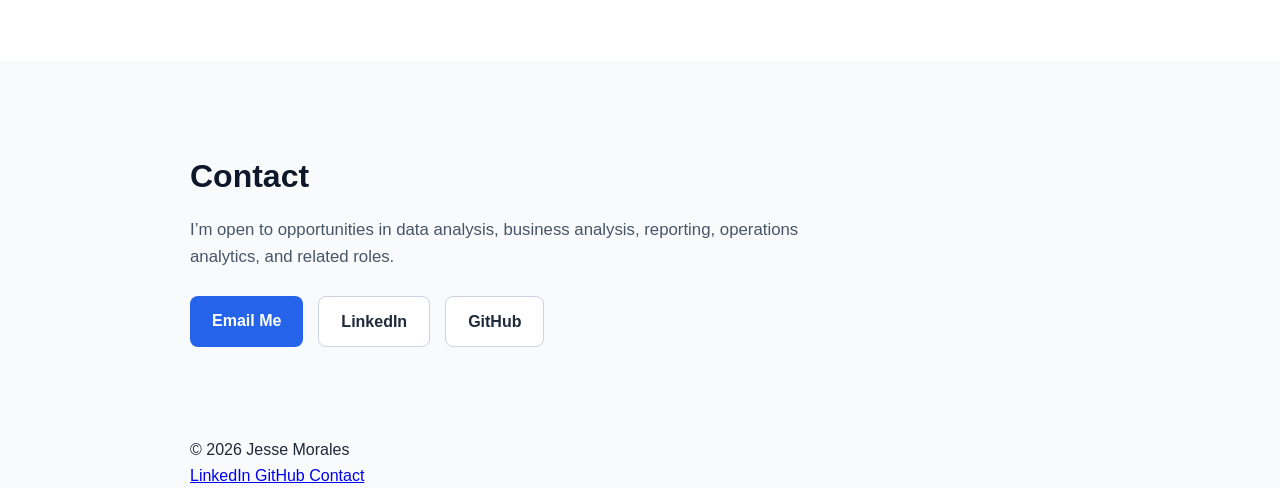
==== commit 018f780b: "Update index.html" ====
--- a/index.html
+++ b/index.html
@@ -367,6 +367,32 @@
 
   </div>
 </section>
+
+<footer class="footer">
+  <div class="section-container">
+
+    <p>
+      © 2026 Jesse Morales
+    </p>
+
+    <div class="footer-links">
+      <a href="https://www.linkedin.com/in/jesse-morales-798381171/"
+         target="_blank">
+        LinkedIn
+      </a>
+
+      <a href="https://github.com/jessemorales0216"
+         target="_blank">
+        GitHub
+      </a>
+
+      <a href="#contact">
+        Contact
+      </a>
+    </div>
+
+  </div>
+</footer>
   
 </body>
 </html>
